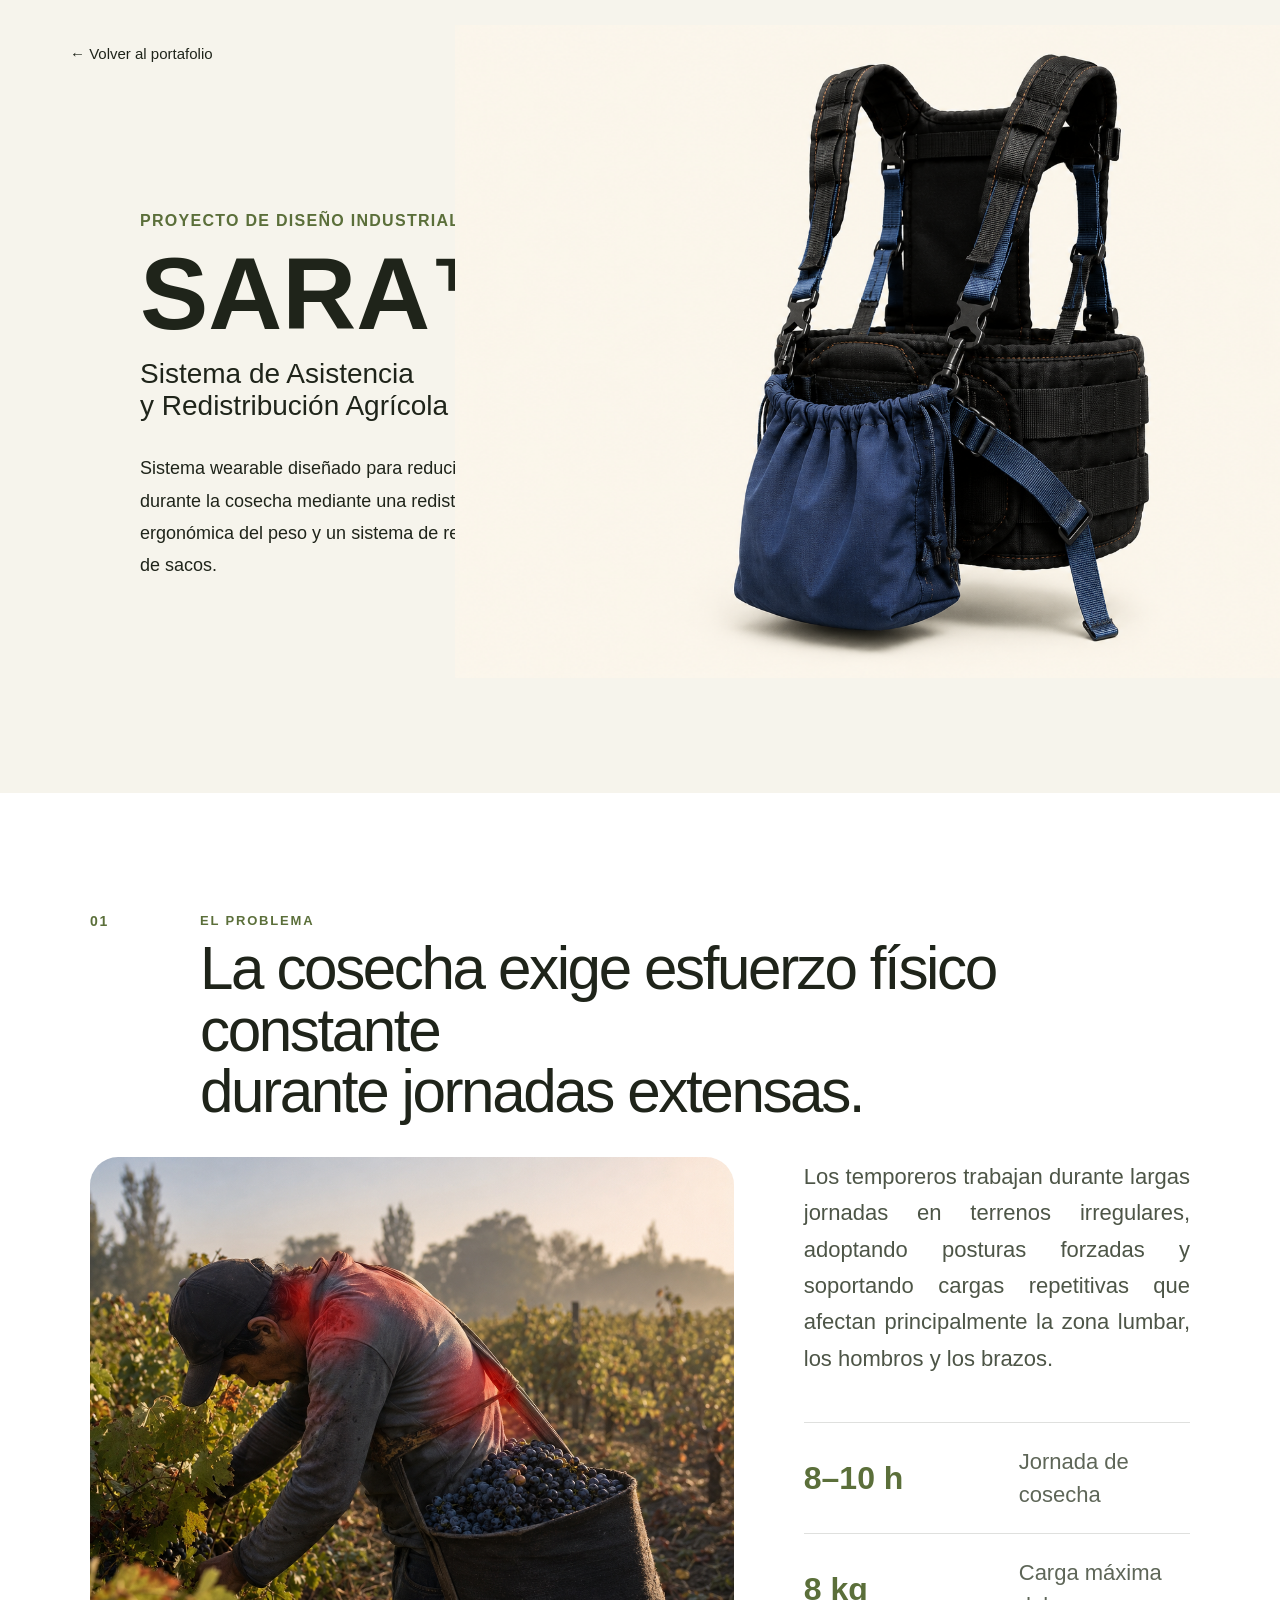
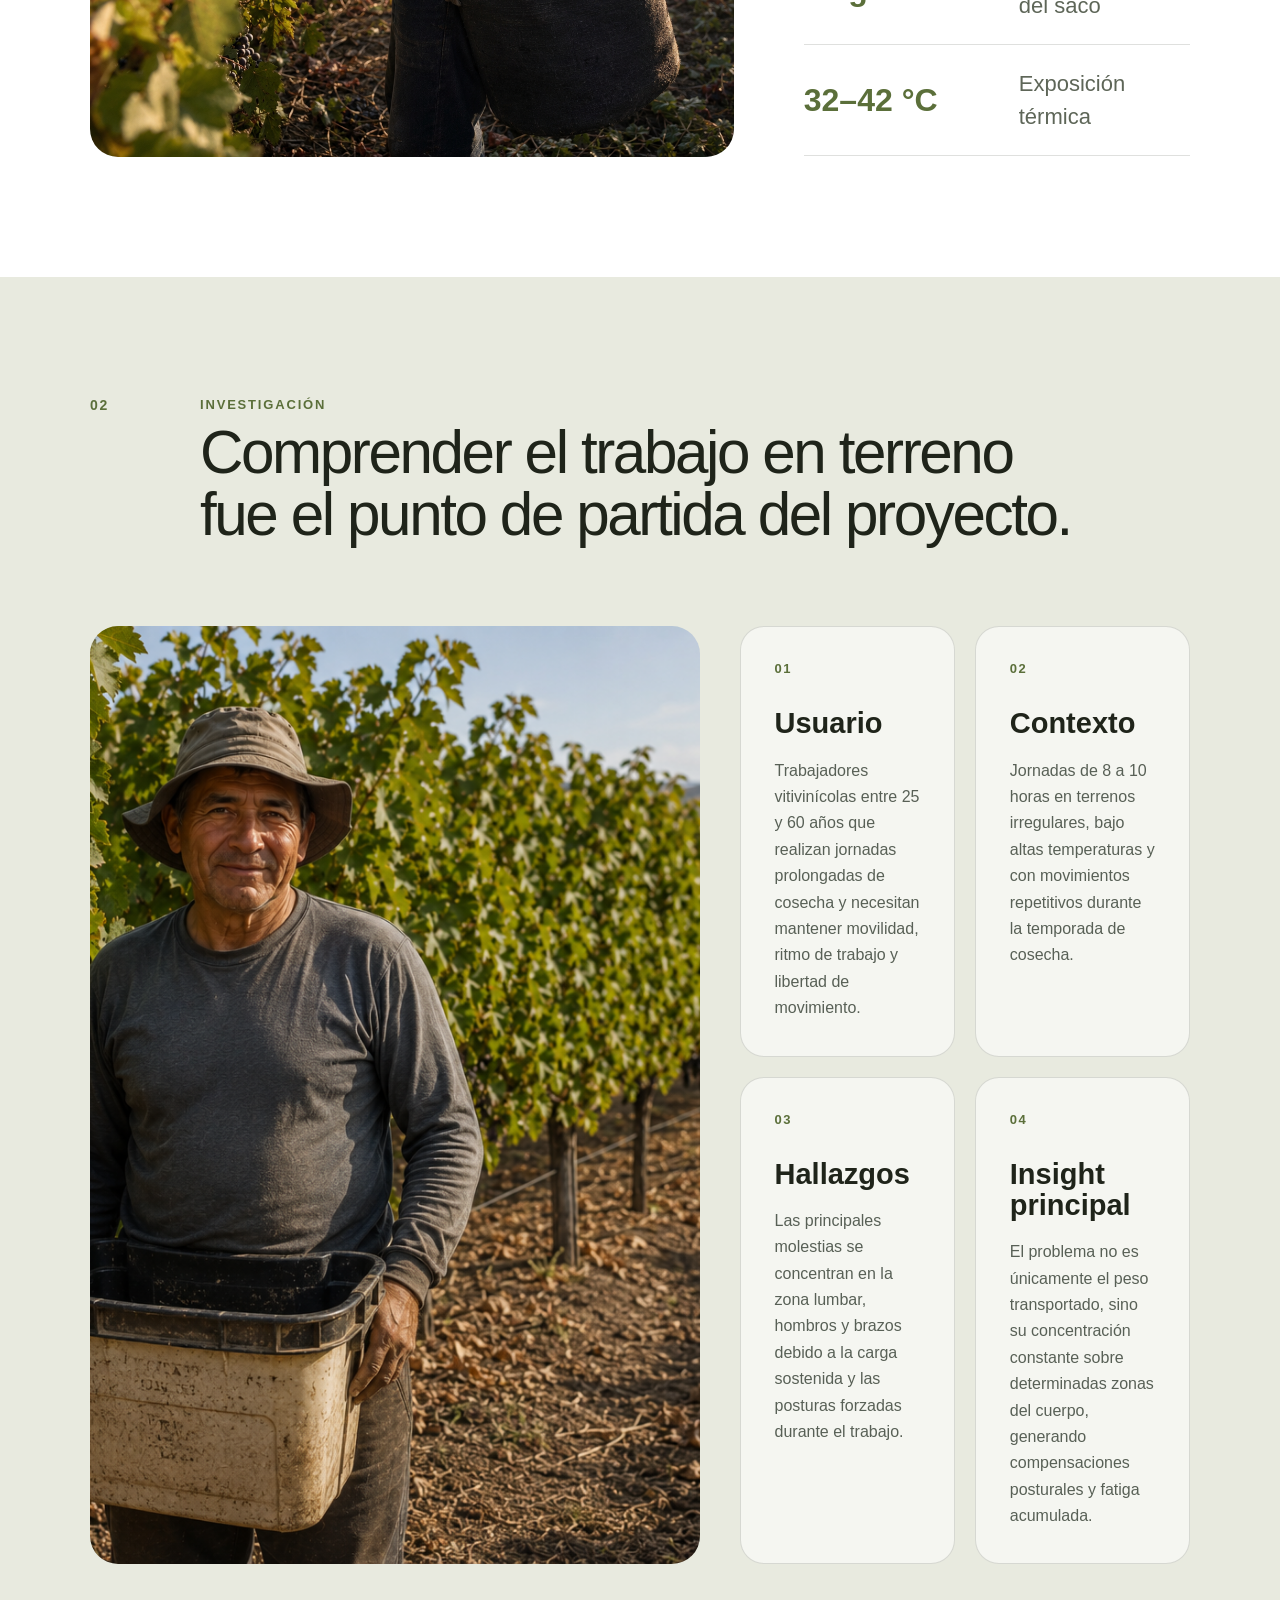
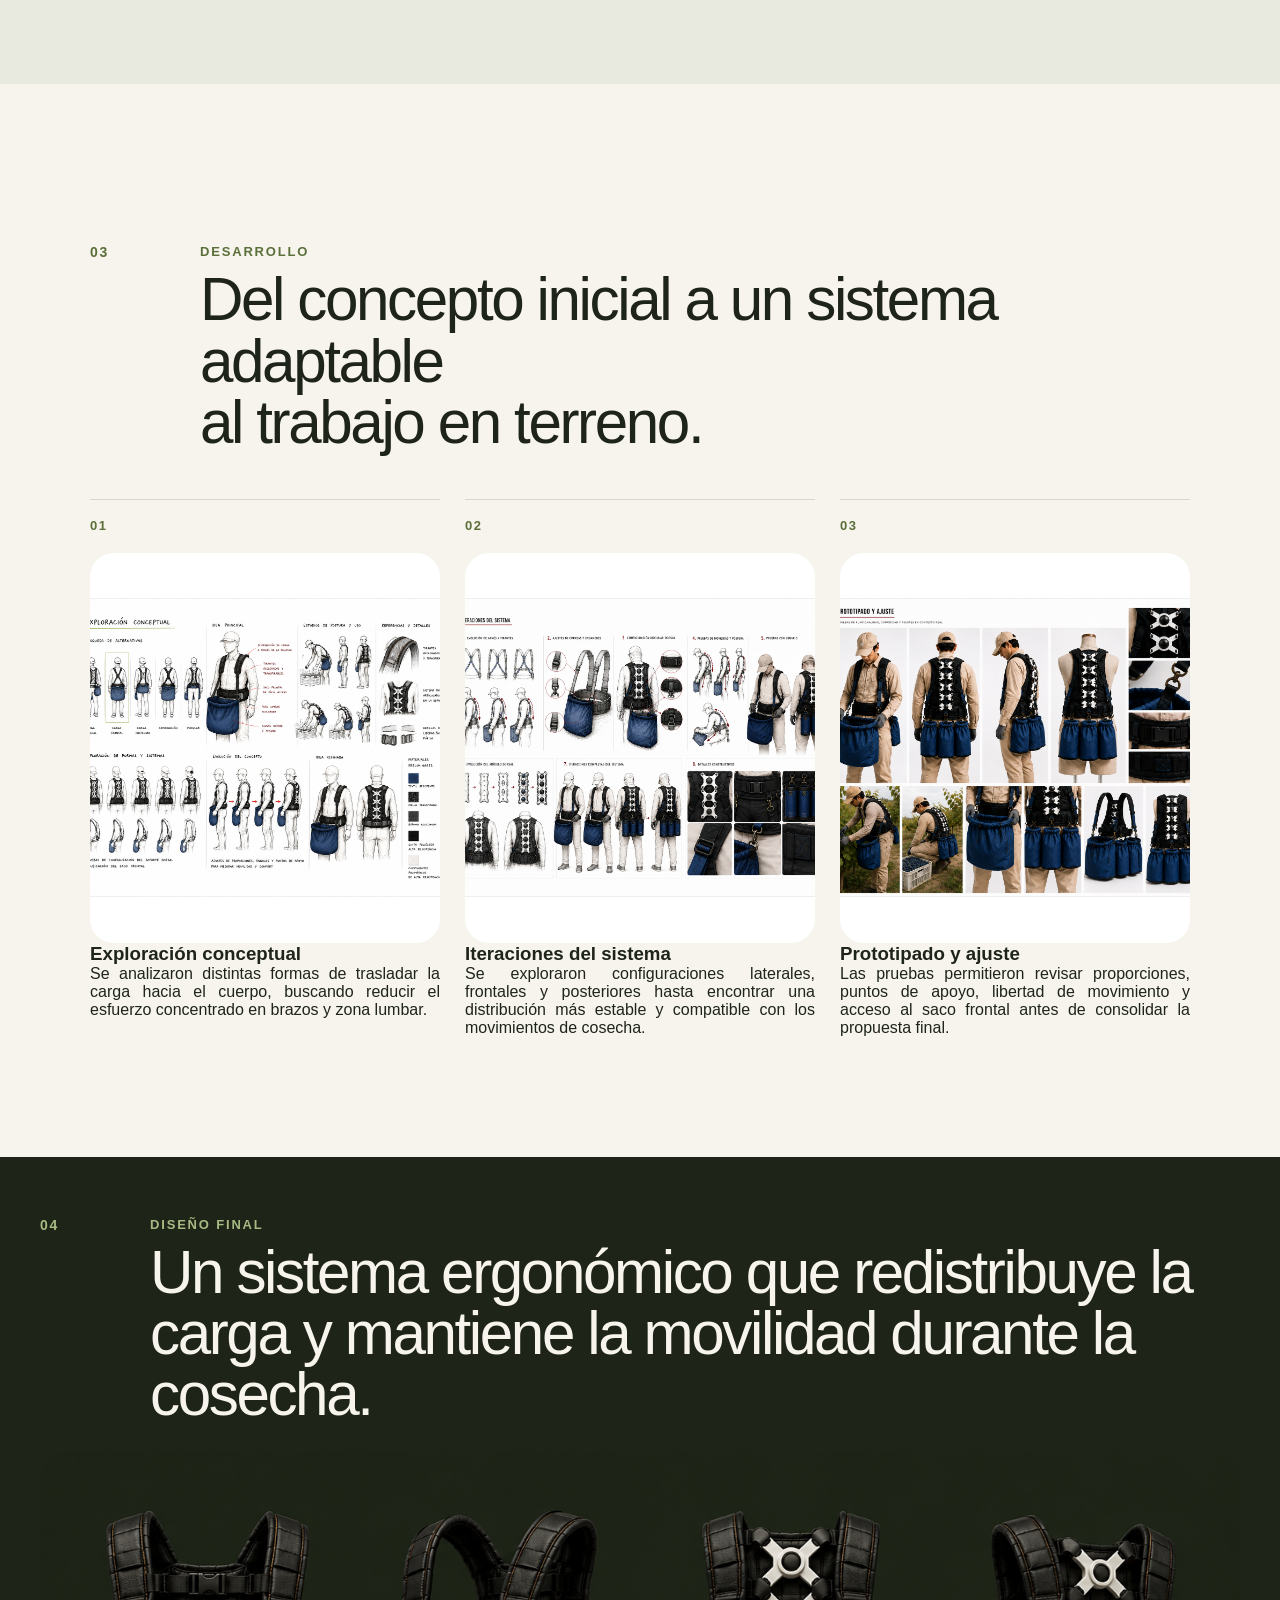
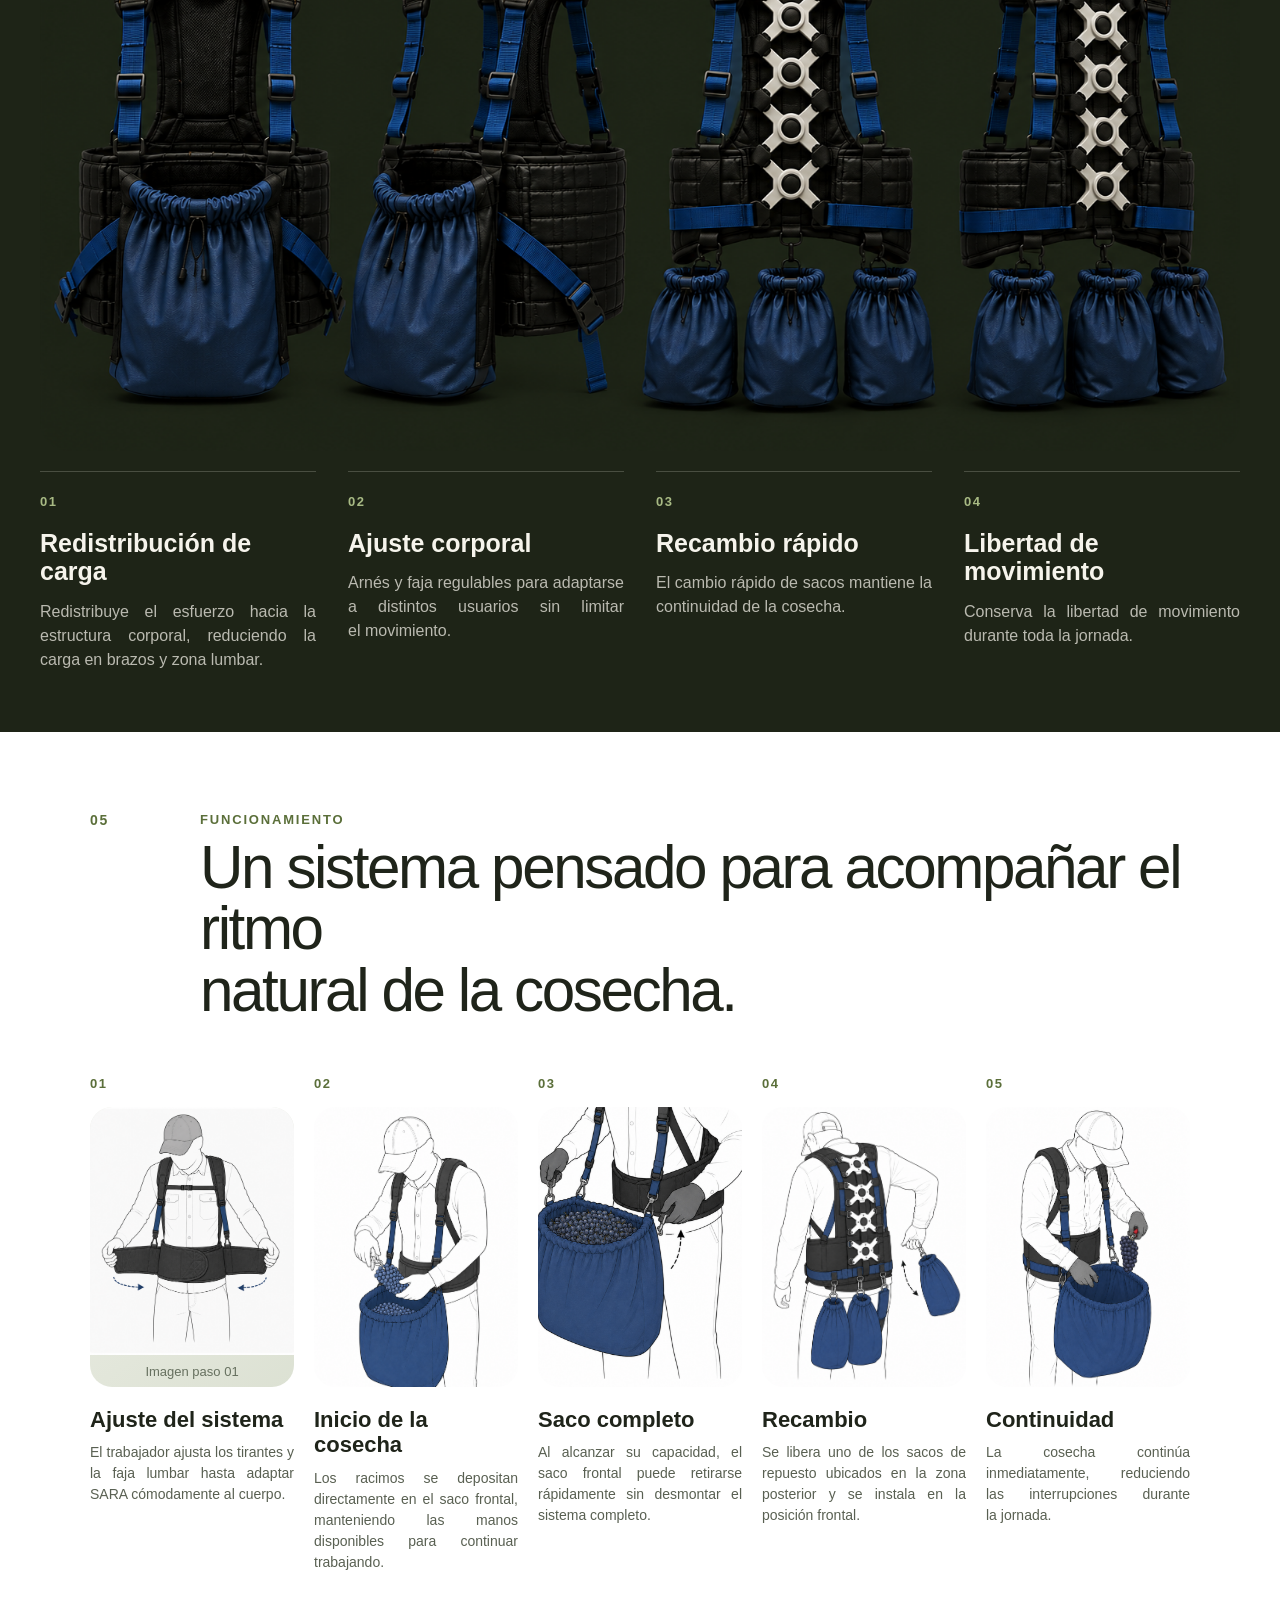
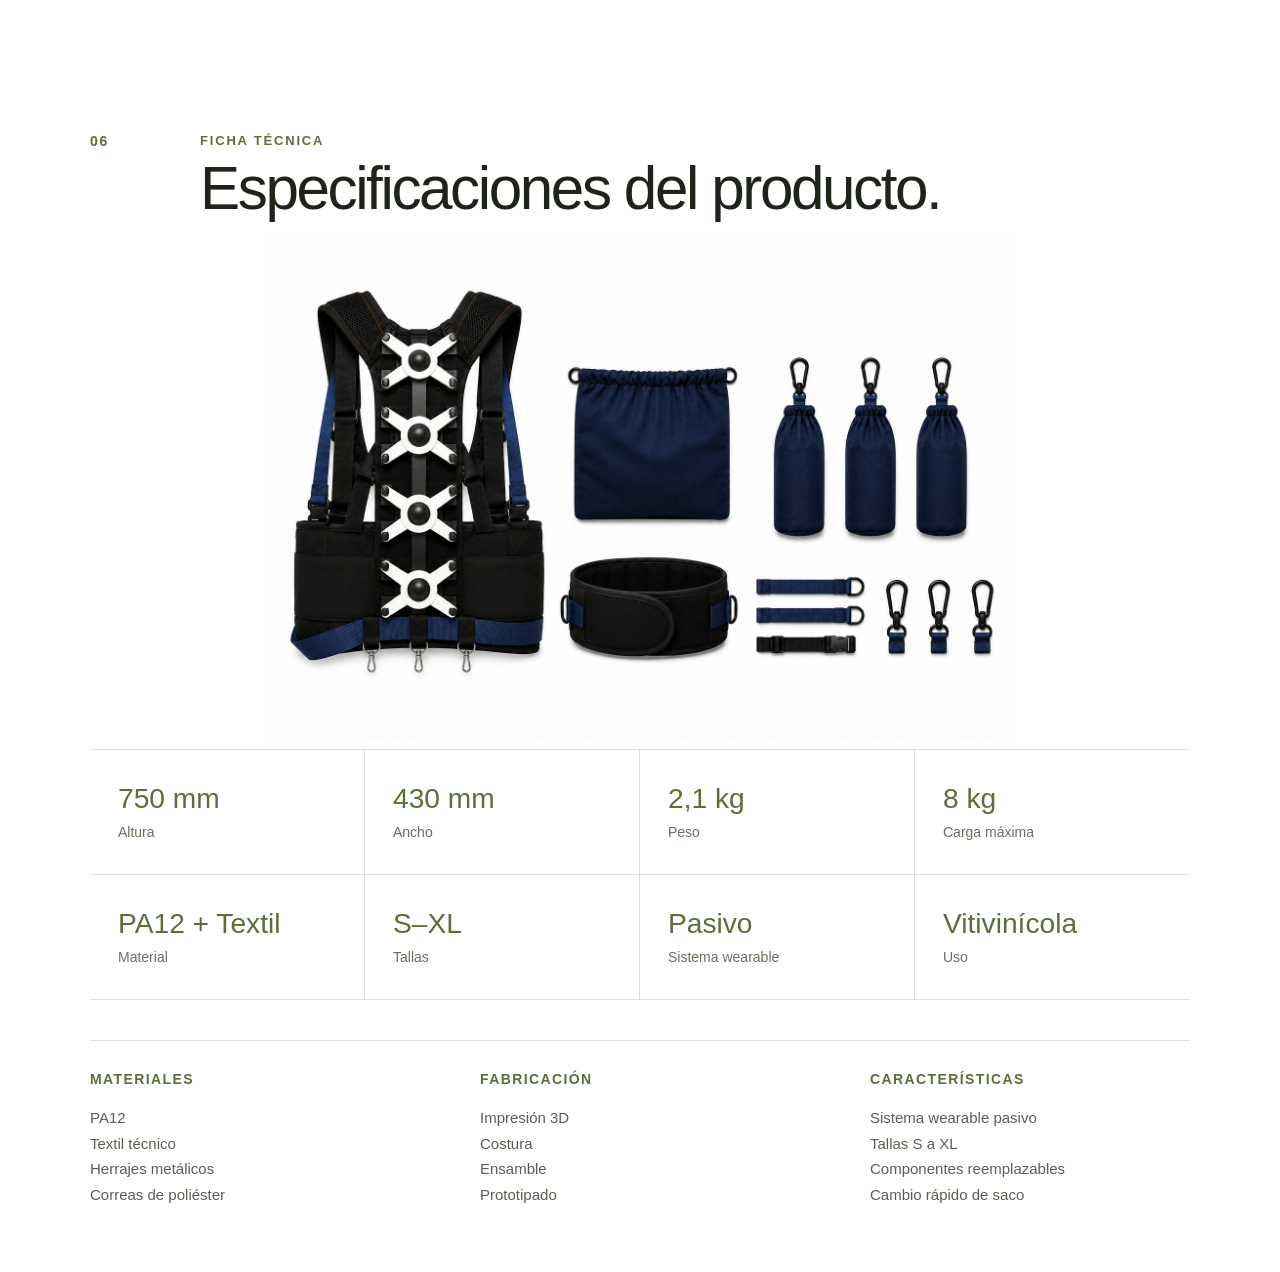
==== pages/proyecto-sara.html @ 7b201994 "Actualizar Portfolio" ====
<!DOCTYPE html>
<html lang="es">

<head>
    <meta charset="UTF-8">
    <meta name="viewport" content="width=device-width, initial-scale=1.0">

    <title>SARA | Anaís Silva</title>

    <link rel="stylesheet" href="/css/projects/project-base.css">
    <link rel="stylesheet" href="/css/projects/sara.css">
</head>

<body>

    <!-- HERO -->
    <section class="hero">

        <a href="/index.html#portafolio" class="back-button">
            ← Volver al portafolio
        </a>

        <div class="hero-content">

            <span class="hero-category">
                Proyecto de Diseño Industrial
            </span>

            <h1>SARA™</h1>

            <h2>
                Sistema de Asistencia<br>
                y Redistribución Agrícola
            </h2>

            <p>
                Sistema wearable diseñado para reducir la carga física durante la
                cosecha mediante una redistribución ergonómica del peso y un sistema
                de recambio rápido de sacos.
            </p>

        </div>

        <div class="hero-image">

            <img
                src="/img/sara-hero.png"
                alt="Sistema SARA"
            >

        </div>

    </section>


    <!-- 01 · PROBLEMA -->
    <section class="problem-section">

        <div class="problem-heading">

            <span class="section-number">01</span>

            <div>
                <p class="section-label">El problema</p>

                <h2>
                    La cosecha exige esfuerzo físico constante<br>
                    durante jornadas extensas.
                </h2>
            </div>

        </div>

        <div class="problem-grid">

            <div class="problem-image">

                <img
                    src="/img/sara-problema.png"
                    alt="Trabajador realizando cosecha de uva"
                >

            </div>

            <div class="problem-content">

                <p class="problem-intro">
                    Los temporeros trabajan durante largas jornadas en terrenos
                    irregulares, adoptando posturas forzadas y soportando cargas
                    repetitivas que afectan principalmente la zona lumbar,
                    los hombros y los brazos.
                </p>

                <div class="problem-data">

                    <article>
                        <strong>8–10 h</strong>
                        <span>Jornada de cosecha</span>
                    </article>

                    <article>
                        <strong>8 kg</strong>
                        <span>Carga máxima del saco</span>
                    </article>

                    <article>
                        <strong>32–42 °C</strong>
                        <span>Exposición térmica</span>
                    </article>

                </div>

            </div>

        </div>

    </section>


    <!-- 02 · INVESTIGACIÓN -->
    <section class="research-section">

        <div class="research-heading">

            <span class="section-number">02</span>

            <div>

                <p class="section-label">
                    Investigación
                </p>

                <h2>
                    Comprender el trabajo en terreno<br>
                    fue el punto de partida del proyecto.
                </h2>

            </div>

        </div>

        <div class="research-grid">

            <!-- Imagen principal -->
            <div class="research-image">

                <img
                    src="/img/investigacion-trabajador.png"
                    alt="Investigación del contexto de cosecha vitivinícola"
                >

            </div>


            <!-- 4 TARJETAS -->
            <div class="research-findings">

                <article class="finding-card">

                    <span>01</span>

                    <h3>Usuario</h3>

                    <p>
                        Trabajadores vitivinícolas entre 25 y 60 años que realizan
                        jornadas prolongadas de cosecha y necesitan mantener movilidad,
                        ritmo de trabajo y libertad de movimiento.
                    </p>

                </article>


                <article class="finding-card">

                    <span>02</span>

                    <h3>Contexto</h3>

                    <p>
                        Jornadas de 8 a 10 horas en terrenos irregulares, bajo altas
                        temperaturas y con movimientos repetitivos durante la temporada
                        de cosecha.
                    </p>

                </article>


                <article class="finding-card">

                    <span>03</span>

                    <h3>Hallazgos</h3>

                    <p>
                        Las principales molestias se concentran en la zona lumbar,
                        hombros y brazos debido a la carga sostenida y las posturas
                        forzadas durante el trabajo.
                    </p>

                </article>


                <article class="finding-card">

                    <span>04</span>

                    <h3>Insight principal</h3>

                    <p>
                        El problema no es únicamente el peso transportado, sino su
                        concentración constante sobre determinadas zonas del cuerpo,
                        generando compensaciones posturales y fatiga acumulada.
                    </p>

                </article>

            </div>

        </div>

    </section>


    <!-- 03 · DESARROLLO -->
    <section class="process-section">

        <div class="process-heading">

            <span class="section-number">03</span>

            <div>

                <p class="section-label">
                    Desarrollo
                </p>

                <h2>
                    Del concepto inicial a un sistema adaptable<br>
                    al trabajo en terreno.
                </h2>

            </div>

        </div>


        <div class="process-timeline">

            <article class="process-step">

                <span class="process-step-number">
                    01
                </span>

                <div class="process-placeholder">
                    <img src="/img/expl-01.png" alt="Paso 01">
                    <span>Imagen de exploración</span>
                </div>

                <h3>
                    Exploración conceptual
                </h3>

                <p>
                    Se analizaron distintas formas de trasladar la carga hacia el
                    cuerpo, buscando reducir el esfuerzo concentrado en brazos
                    y zona lumbar.
                </p>

            </article>


            <article class="process-step">

                <span class="process-step-number">
                    02
                </span>

                <div class="process-placeholder">
                    <img src="/img/iter-02.png" alt="Paso 01">
                    <span>Imagen de iteración</span>
                </div>

                <h3>
                    Iteraciones del sistema
                </h3>

                <p>
                    Se exploraron configuraciones laterales, frontales y posteriores
                    hasta encontrar una distribución más estable y compatible con
                    los movimientos de cosecha.
                </p>

            </article>


            <article class="process-step">

                <span class="process-step-number">
                    03
                </span>

                <div class="process-placeholder">
                    <img src="/img/prot-03.png" alt="Paso 01">
                    <span>Imagen de prototipo</span>
                </div>

                <h3>
                    Prototipado y ajuste
                </h3>

                <p>
                    Las pruebas permitieron revisar proporciones, puntos de apoyo,
                    libertad de movimiento y acceso al saco frontal antes de
                    consolidar la propuesta final.
                </p>

            </article>

        </div>

    </section>

    <!-- 04 · SOLUCIÓN -->
<section class="solution-section">

    <div class="solution-heading">

        <span class="section-number">04</span>

        <div>
            <p class="section-label">Diseño final</p>

           <h2>
    <span>Un sistema ergonómico que redistribuye la carga</span>
    <span>y mantiene la movilidad durante la cosecha.</span>
</h2>
        </div>

    </div>

   <div class="solution-hero">

    <div class="solution-image">
        <img src="/img/h-r.png" alt="Render principal de SARA">
    </div>

</div>
    

    <div class="solution-details">

        <article>
            <span>01</span>
            <h3>Redistribución de carga</h3>
            <p>
                Redistribuye el esfuerzo hacia la estructura corporal, reduciendo la carga en brazos y zona lumbar.
            </p>
        </article>

        <article>
            <span>02</span>
            <h3>Ajuste corporal</h3>
            <p>
                Arnés y faja regulables para adaptarse a distintos usuarios sin limitar el movimiento.
            </p>
        </article>

        <article>
            <span>03</span>
            <h3>Recambio rápido</h3>
            <p>
                El cambio rápido de sacos mantiene la continuidad de la cosecha.
            </p>
        </article>

        <article>

    <span>04</span>

    <h3>Libertad de movimiento</h3>

    <p>
        Conserva la libertad de movimiento durante toda la jornada.
    </p>

</article>

    </div>

</section>

<!-- 05 · FUNCIONAMIENTO -->
<section class="function-section">

    <div class="function-heading">

        <span class="section-number">05</span>

        <div>
            <p class="section-label">Funcionamiento</p>

            <h2>
                Un sistema pensado para acompañar el ritmo<br>
                natural de la cosecha.
            </h2>
        </div>

    </div>

    <div class="function-grid">

        <article class="function-step">
            <span>01</span>

            <div class="function-placeholder">
                <img src="/img/P-01.png" alt="Paso 01">
                Imagen paso 01
            </div>

            <h3>Ajuste del sistema</h3>

            <p>
                El trabajador ajusta los tirantes y la faja lumbar
                hasta adaptar SARA cómodamente al cuerpo.
            </p>
        </article>

        <article class="function-step">
            <span>02</span>

            <div class="function-placeholder">
                <img src="/img/P-02.png" alt="Paso 02">
                Imagen paso 02
            </div>

            <h3>Inicio de la cosecha</h3>

            <p>
                Los racimos se depositan directamente en el saco frontal,
                manteniendo las manos disponibles para continuar trabajando.
            </p>
        </article>

        <article class="function-step">
            <span>03</span>

            <div class="function-placeholder">
    <img class="paso-03-img" src="/img/P-3.png" alt="Paso 03">
</div>

            <h3>Saco completo</h3>

            <p>
                Al alcanzar su capacidad, el saco frontal puede retirarse
                rápidamente sin desmontar el sistema completo.
            </p>
        </article>

        <article class="function-step">
            <span>04</span>

            <div class="function-placeholder">
                <img src="/img/P-04.png" alt="Paso 04">
            </div>

            <h3>Recambio</h3>

            <p>
                Se libera uno de los sacos de repuesto ubicados en la zona
                posterior y se instala en la posición frontal.
            </p>
        </article>

        <article class="function-step">
            <span>05</span>

            <div class="function-placeholder">
                <img src="/img/P-05.png" alt="Paso 05">
                Imagen paso 05
            </div>

            <h3>Continuidad</h3>

            <p>
                La cosecha continúa inmediatamente, reduciendo las
                interrupciones durante la jornada.
            </p>
        </article>

    </div>

</section>

<!-- 06 · FICHA TÉCNICA -->
<section class="specs-section">

    <div class="specs-heading">

        <span class="section-number">06</span>

        <div>
            <p class="section-label">Ficha técnica</p>

            <h2>
                Especificaciones del producto.
            </h2>
        </div>

    </div>

    <!-- RENDER PRINCIPAL -->
    <div class="specs-render">

        <img
            src="/img/sara-ficha.png"
            alt="Vista isométrica del sistema SARA"
        >

    </div>

    <!-- DATOS DEL PRODUCTO -->
    <div class="specs-metrics">

        <div class="spec-metric">
            <strong>750 mm</strong>
            <span>Altura</span>
        </div>

        <div class="spec-metric">
            <strong>430 mm</strong>
            <span>Ancho</span>
        </div>

        <div class="spec-metric">
            <strong>2,1 kg</strong>
            <span>Peso</span>
        </div>

        <div class="spec-metric">
            <strong>8 kg</strong>
            <span>Carga máxima</span>
        </div>

        <div class="spec-metric">
            <strong>PA12 + Textil</strong>
            <span>Material</span>
        </div>

        <div class="spec-metric">
            <strong>S–XL</strong>
            <span>Tallas</span>
        </div>

        <div class="spec-metric">
            <strong>Pasivo</strong>
            <span>Sistema wearable</span>
        </div>

        <div class="spec-metric">
            <strong>Vitivinícola</strong>
            <span>Uso</span>
        </div>

    </div>

    <!-- INFORMACIÓN DEL PROYECTO -->
    <div class="specs-project-info">

    <div>
        <h3>Materiales</h3>
        <p>
            PA12<br>
            Textil técnico<br>
            Herrajes metálicos<br>
            Correas de poliéster
        </p>
    </div>

    <div>
        <h3>Fabricación</h3>
        <p>
            Impresión 3D<br>
            Costura<br>
            Ensamble<br>
            Prototipado
        </p>
    </div>

    <div>
        <h3>Características</h3>
        <p>
            Sistema wearable pasivo<br>
            Tallas S a XL<br>
            Componentes reemplazables<br>
            Cambio rápido de saco
        </p>
    </div>

</div>
---- css/projects/project-base.css ----
section {
    position: relative;
}

.section-number {
    color: var(--project-accent);
    font-size: 14px;
    font-weight: 600;
    letter-spacing: 0.12em;
}

.section-label {
    color: var(--project-accent);
    font-size: 13px;
    font-weight: 600;
    letter-spacing: 0.14em;
    text-transform: uppercase;
}
---- css/projects/sara.css ----
:root {
    --primary: #5B6F3A;
    --secondary: #A8BA84;
    --background: #F6F4EC;
    --text: #1F241A;
    --white: #FFFFFF;

    --project-accent: #5B6F3A;
    --project-accent-light: #A8BA84;
    --project-background-soft: #E8EADF;
    --project-border: rgba(31, 36, 26, 0.14);
}

* {
    margin: 0;
    padding: 0;
    box-sizing: border-box;
}

body {
    font-family: Inter, sans-serif;
    background: var(--background);
    color: var(--text);
}


/* ==============================
   HERO
============================== */

.hero {
    min-height: 80vh;

    display: grid;
    grid-template-columns: 1fr 1fr;

    align-items: center;

    gap: 120px;

    padding: 70px 90px;
}

.hero-content{

    padding-left:50px;

}

.back-button {
    position: absolute;

    top: 45px;
    left: 70px;

    text-decoration: none;

    color: var(--text);

    font-size: 15px;
    font-weight: 500;
}

.hero-category {
    display: inline-block;

    margin-bottom: 18px;

    color: var(--primary);

    font-weight: 600;
    letter-spacing: 0.08em;
    text-transform: uppercase;
}

.hero h1 {
    margin-bottom: 18px;

    font-size: clamp(70px, 8vw, 120px);
    line-height: 0.9;
}

.hero h2 {
    margin-bottom: 30px;

    font-size: clamp(28px, 2vw, 42px);
    line-height: 1.15;
    font-weight: 500;
}

.hero p {
    max-width: 480px;

    font-size: 18px;
    line-height: 1.8;
}

.hero-image{
    display:flex;
    justify-content:center;
    align-items:flex-start;
    background:var(--background) ;
    transform:translateY(-45px);
}

.hero-image img {
    width: 200%;
    max-width: 1000px;
    height: auto;
}


/* ==============================
   01 · PROBLEMA
============================== */

.problem-section {
    padding: 120px 90px;

    background: var(--white);
}

.problem-heading{

    display:grid;

    grid-template-columns:70px 1fr;

    gap:40px;

    align-items:start;

}

.problem-heading h2 {
    max-width: none;
    margin-top: 10px;

    font-size: clamp(42px, 4.7vw, 68px);
    font-weight: 500;
    line-height: 1.02;
    letter-spacing: -0.04em;
}

.problem-heading h2 span {
    display: block;
    white-space: nowrap;
}
.problem-grid {
    display: grid;
    grid-template-columns:
        minmax(0, 1.25fr)
        minmax(360px, 0.75fr);

    gap: 70px;

    align-items: center;

    margin-top: 35px;
}

.problem-image {
    height: 600px;

    overflow: hidden;

    border-radius: 28px;

    background: var(--project-background-soft);
}

.problem-image img {
    width: 100%;
    height: 100%;

    display: block;

    object-fit: cover;
}

.problem-content{

    display:flex;

    flex-direction:column;

    justify-content:center;

    gap:45px;

}

.problem-intro {
    color: #4D5547;
 text-align: justify;
    font-size: 22px;
    line-height: 1.65;
}

.problem-data {
    display: grid;

    border-top: 1px solid var(--project-border);
}

.problem-data article {
    display: grid;
    grid-template-columns: 190px 1fr;
    gap: 25px;

    align-items: center;

    min-height: 110px;

    padding: 22px 0;

    border-bottom: 1px solid var(--project-border);
}

.problem-data strong {
    color: var(--primary);

    font-size: clamp(30px, 2.5vw, 45px);
    font-weight: 600;
    line-height: 1;

    white-space: nowrap;
}

.problem-data span{

    font-size:22px;

    color:#5E6658;

    line-height:1.5;

}


/* ==============================
   02 · INVESTIGACIÓN
============================== */

.research-section {
    padding: 120px 90px;

    background: var(--project-background-soft);
}

.research-heading {
    display: grid;

    grid-template-columns: 70px 1fr;

    gap: 40px;

    align-items: start;
}

.research-heading h2 {
    max-width: none;

    margin-top: 10px;

    font-size: clamp(42px, 4.7vw, 68px);
    font-weight: 500;
    line-height: 1.03;
    letter-spacing: -0.04em;
}

.research-grid {
    display: grid;
    grid-template-columns:
        minmax(0, 1.15fr)
        minmax(0, 0.85fr);

    gap: 40px;

    align-items: stretch;

    margin-top: 80px;
}


/* IMAGEN IZQUIERDA */

.research-image {
    min-height: 650px;

    overflow: hidden;

    border-radius: 28px;

    background: var(--background);
}

.research-image img {
    width: 100%;
    height: 100%;

    display: block;

    object-fit: cover;
}


/* 4 TARJETAS DERECHA */

.research-findings {
    display: grid;
    grid-template-columns: repeat(2, minmax(0, 1fr));

    gap: 20px;
}

.finding-card {
    min-height: 300px;

    display: flex;
    flex-direction: column;

    padding: 34px;

    border: 1px solid var(--project-border);
    border-radius: 24px;

    background: rgba(255, 255, 255, 0.55);
}

.finding-card > span {
    color: var(--primary);

    font-size: 13px;
    font-weight: 600;
    letter-spacing: 0.12em;
}

.finding-card h3 {
    margin-top: 32px;
    margin-bottom: 18px;

    color: var(--text);

    font-size: 29px;
    font-weight: 600;
    line-height: 1.08;
}

.finding-card p {
    color: #586056;

    font-size: 16px;
    line-height: 1.65;
}

/* ==============================
   03 · DESARROLLO
============================== */

.process-section {
    padding: 160px 90px 120px;

    background: var(--background);
}

.process-heading{

    display:grid;

    grid-template-columns:70px 1fr;

    gap:40px;

    align-items:start;

}

.process-heading h2{

    max-width:none;

    margin-top:10px;

    font-size:clamp(42px, 4.7vw, 68px);
    font-weight:500;
    line-height:1.02;
    letter-spacing:-0.04em;

}


.process-timeline {
    display: grid;
    grid-template-columns: repeat(3, minmax(0, 1fr));

    gap: 25px;

    margin-top: 45px;
}

.process-step {
    position: relative;

    padding-top: 18px;

    border-top: 1px solid var(--project-border);
}

.process-step-number {
    display: block;

    margin-bottom: 20px;

    color: var(--primary);

    font-size: 13px;
    font-weight: 600;
    letter-spacing: 0.12em;
}

.process-step p {
    text-align: justify;
    text-justify: inter-word;
}

.process-placeholder {
    height: 390px;

    display: flex;
    align-items: center;
    justify-content: center;

    overflow: hidden;

    border-radius: 24px;

    background: #FFFFFF;

    color: #6B7462;

    font-size: 14px;
}


/* IMÁGENES DEL PROCESO */

.process-placeholder img {
    width: 108%;
    height: 108%;

    display: block;

    object-fit: contain;
    object-position: center;
}


/* Oculta el texto placeholder cuando ya existe una imagen */

.process-placeholder img + span {
    display: none;
}

/* ==============================
   RESPONSIVE
============================== */

@media (max-width: 1100px) {

    .hero {
        grid-template-columns: 1fr;

        gap: 50px;

        padding: 100px 50px 70px;
    }

    .hero-image img {
        max-width: 600px;
    }

    .problem-section,
    .research-section,
    .process-section {
        padding: 120px 50px 100px;
    }

    .problem-grid,
    .research-grid {
        grid-template-columns: 1fr;
    }

    .research-image {
        min-height: 520px;
    }

    .process-timeline {
        grid-template-columns: 1fr;
    }
}


@media (max-width: 700px) {

    .hero {
        padding: 110px 24px 60px;
    }

    .back-button {
        top: 28px;
        left: 24px;
    }

    .problem-section,
    .research-section,
    .process-section {
        padding: 100px 24px 80px;
    }

    .problem-heading,
    .research-heading,
    .process-heading {
        grid-template-columns: 1fr;

        gap: 12px;
    }

    .problem-grid,
    .research-grid {
        margin-top: 50px;
    }

    .research-findings {
        grid-template-columns: 1fr;
    }

    .problem-image,
    .research-image {
        min-height: 420px;
        height: 420px;
    }

    .problem-data article {
        grid-template-columns: 100px 1fr;
    }

    .process-placeholder {
        height: 320px;
    }
}

/* ==============================
   04 · SOLUCIÓN
============================== */

.solution-section {
    padding: 60px 40px;
    background: #1e2417;
    color: #F6F4EC;
}

.solution-heading {
    display: grid;
    grid-template-columns: 70px minmax(0, 2000px);

    gap: 40px;

    align-items: start;
}

.solution-section .section-number,
.solution-section .section-label {
    color: var(--secondary);
}

.solution-heading h2 {
    max-width: none;

    margin-top: 10px;

    font-size: clamp(42px, 4.7vw, 75px);
    font-weight: 500;
    line-height: 1.02;
    letter-spacing: -0.04em;
}

/* ==============================
   IMAGEN PRINCIPAL
============================== */

.solution-hero {
    margin-top: 25px;
}

.solution-image {
    height: 600px;

    display: flex;
    justify-content: center;
    align-items: center;

    overflow: hidden;

    border-radius: 30px;

    background: #24301C;
}

.solution-image img {
    width: 100%;
    height: 100%;

    object-fit: cover;
    object-position: center;

    display: block;
}

/* ==============================
   CARACTERÍSTICAS
============================== */

.solution-details {
    display: grid;
    grid-template-columns: repeat(4, minmax(0, 1fr));

    gap: 32px;

    margin-top: 20px;
}

.solution-details article {
    padding-top: 22px;

    border-top: 1px solid rgba(246, 244, 236, 0.20);
}

.solution-details article > span {
    display: block;

    margin-bottom: 20px;

    color: var(--secondary);

    font-size: 13px;
    font-weight: 600;
    letter-spacing: 0.12em;
}

.solution-details h3 {
    margin-bottom: 14px;

    font-size: 25px;
    font-weight: 600;
    line-height: 1.15;

    color: #F6F4EC;
}

.solution-details p {
    color: rgba(246, 244, 236, 0.72);

    font-size: 16px;
    line-height: 1.5;

    text-align: justify;
    text-wrap: pretty;
}

/* ==============================
   RESPONSIVE
============================== */

@media (max-width: 1100px) {

    .solution-section {
        padding: 60px 30px;
    }

    .solution-details {
        grid-template-columns: repeat(2, 1fr);
    }

    .solution-image {
        height: 460px;
    }
}

@media (max-width: 700px) {

    .solution-section {
        padding: 50px 20px;
    }

    .solution-heading {
        grid-template-columns: 1fr;
        gap: 12px;
    }

    .solution-image {
        height: 340px;
        border-radius: 20px;
    }

    .solution-details {
        grid-template-columns: 1fr;
        gap: 24px;
    }

}

/* ==============================
   05 · FUNCIONAMIENTO
============================== */

.function-section {
    padding: 80px 90px;

    background: var(--white);
}


/* TÍTULO */

.function-heading {
    display: grid;
    grid-template-columns: 70px minmax(0, 1500px);

    gap: 40px;

    align-items: start;
}

.function-heading h2 {
    max-width: none;

    margin-top: 10px;

    font-size: clamp(42px, 4.7vw, 65px);
    font-weight: 500;
    line-height: 1.02;
    letter-spacing: -0.04em;
}


/* 5 PASOS */

.function-grid {
    display: grid;
    grid-template-columns: repeat(5, minmax(0, 1fr));

    gap: 20px;

    margin-top: 55px;
}

.function-step {
    display: flex;
    flex-direction: column;

    min-width: 0;
}


/* NÚMERO */

.function-step > span {
    display: block;

    margin-bottom: 16px;

    color: var(--primary);

    font-size: 13px;
    font-weight: 600;
    letter-spacing: 0.12em;
}


/* IMAGEN */

.function-placeholder {
    height: 280px;

    display: grid;
    place-items: center;

    overflow: hidden;

    border-radius: 22px;

    background:
        linear-gradient(
            145deg,
            #EEF0E8,
            #DCE1D3
        );

    color: #66705F;

    font-size: 13px;
}

.function-placeholder img {
    width: 100%;
    height: 100%;

    object-fit: cover;

    display: block;
}


/* TÍTULO DE CADA PASO */

.function-step h3 {
    margin: 20px 0 10px;

    font-size: 22px;
    font-weight: 600;
    line-height: 1.15;
}


/* DESCRIPCIÓN */

.function-step p {
    margin: 0;

    color: #596052;

    font-size: 14px;
    line-height: 1.5;

    text-align: justify;
    text-wrap: pretty;
}


/* ==============================
   RESPONSIVE FUNCIONAMIENTO
============================== */

@media (max-width: 1200px) {

    .function-section {
        padding: 80px 50px;
    }

    .function-grid {
        grid-template-columns: repeat(2, minmax(0, 1fr));

        gap: 35px 22px;
    }

    .function-placeholder {
        height: 340px;
    }

}


@media (max-width: 700px) {

    .function-section {
        padding: 70px 24px;
    }

    .function-heading {
        grid-template-columns: 1fr;

        gap: 12px;
    }

    .function-heading h2 {
        margin-top: 6px;

        font-size: clamp(38px, 11vw, 56px);
    }

    .function-grid {
        grid-template-columns: 1fr;

        margin-top: 45px;

        gap: 40px;
    }

    .function-placeholder {
        height: 360px;
    }

}

/* ==============================
   06 · FICHA TÉCNICA
============================== */

.specs-section {
    padding: 80px 90px 65px;

    background: #FFFFFF;
    color: var(--text);
}


/* ==============================
   ENCABEZADO
============================== */

.specs-heading {
    display: grid;
    grid-template-columns: 70px minmax(0, 1500px);

    gap: 40px;

    align-items: start;
}

.specs-heading h2 {
    max-width: none;

    margin-top: 10px;

    font-size: clamp(42px, 4.7vw, 68px);
    font-weight: 500;

    line-height: 1.02;
    letter-spacing: -0.04em;
}


/* ==============================
   RENDER / DESPIECE
============================== */

.specs-render {
    height: 500px;

    display: flex;
    align-items: center;
    justify-content: center;

    margin-top: 20px;

    overflow: hidden;
}

.specs-render img {
    width: 100%;
    height: 100%;

    max-width: 1250px;

    display: block;

    object-fit: contain;
    object-position: center;
}


/* ==============================
   MÉTRICAS
============================== */

.specs-metrics {
    display: grid;
    grid-template-columns: repeat(4, minmax(0, 1fr));

    margin-top: 10px;

    border-top: 1px solid var(--project-border);
}

.spec-metric {
    min-height: 125px;

    display: flex;
    flex-direction: column;
    justify-content: center;

    padding: 22px 28px;

    border-bottom: 1px solid var(--project-border);
}


/* líneas verticales */

.spec-metric:nth-child(1),
.spec-metric:nth-child(2),
.spec-metric:nth-child(3),
.spec-metric:nth-child(5),
.spec-metric:nth-child(6),
.spec-metric:nth-child(7) {
    border-right: 1px solid var(--project-border);
}


/* valor principal */

.spec-metric strong {
    color: var(--primary);

    font-size: clamp(28px, 2.2vw, 38px);
    font-weight: 500;

    line-height: 1.05;
}


/* nombre de la métrica */

.spec-metric span {
    margin-top: 10px;

    color: #66705F;

    font-size: 14px;
    font-weight: 500;
}


/* ==============================
   INFORMACIÓN DEL PRODUCTO
============================== */

.specs-project-info {
    display: grid;
    grid-template-columns: repeat(3, minmax(0, 1fr));

    gap: 70px;

    margin-top: 40px;
    padding-top: 30px;

    border-top: 1px solid var(--project-border);
}

.specs-project-info h3 {
    margin: 0 0 18px;

    color: var(--primary);

    font-size: 14px;
    font-weight: 600;

    letter-spacing: 0.10em;
    text-transform: uppercase;
}

.specs-project-info p {
    margin: 0;

    color: #596052;

    font-size: 15px;
    line-height: 1.7;
}


/* ==============================
   RESPONSIVE
============================== */

@media (max-width: 1100px) {

    .specs-section {
        padding: 80px 50px 65px;
    }

    .specs-render {
        height: 420px;
    }

    .specs-render img {
        max-width: 1000px;
    }

    .specs-metrics {
        grid-template-columns: repeat(2, minmax(0, 1fr));
    }

    .spec-metric {
        border-right: 0;
    }

    .spec-metric:nth-child(odd) {
        border-right: 1px solid var(--project-border);
    }

    .specs-project-info {
        gap: 40px;
    }

}


@media (max-width: 700px) {

    .specs-section {
        padding: 65px 24px 55px;
    }

    .specs-heading {
        grid-template-columns: 1fr;

        gap: 12px;
    }

    .specs-heading h2 {
        margin-top: 6px;

        font-size: clamp(38px, 11vw, 56px);
    }

    .specs-render {
        height: 300px;

        margin-top: 25px;
    }

    .specs-render img {
        max-width: 100%;
    }

    .specs-metrics {
        grid-template-columns: 1fr;

        margin-top: 10px;
    }

    .spec-metric,
    .spec-metric:nth-child(odd) {
        border-right: 0;
    }

    .specs-project-info {
        grid-template-columns: 1fr;

        gap: 32px;

        margin-top: 35px;
        padding-top: 28px;
    }

}


/* ==============================
   HERO
============================== */

.hero {
    overflow: hidden;
}
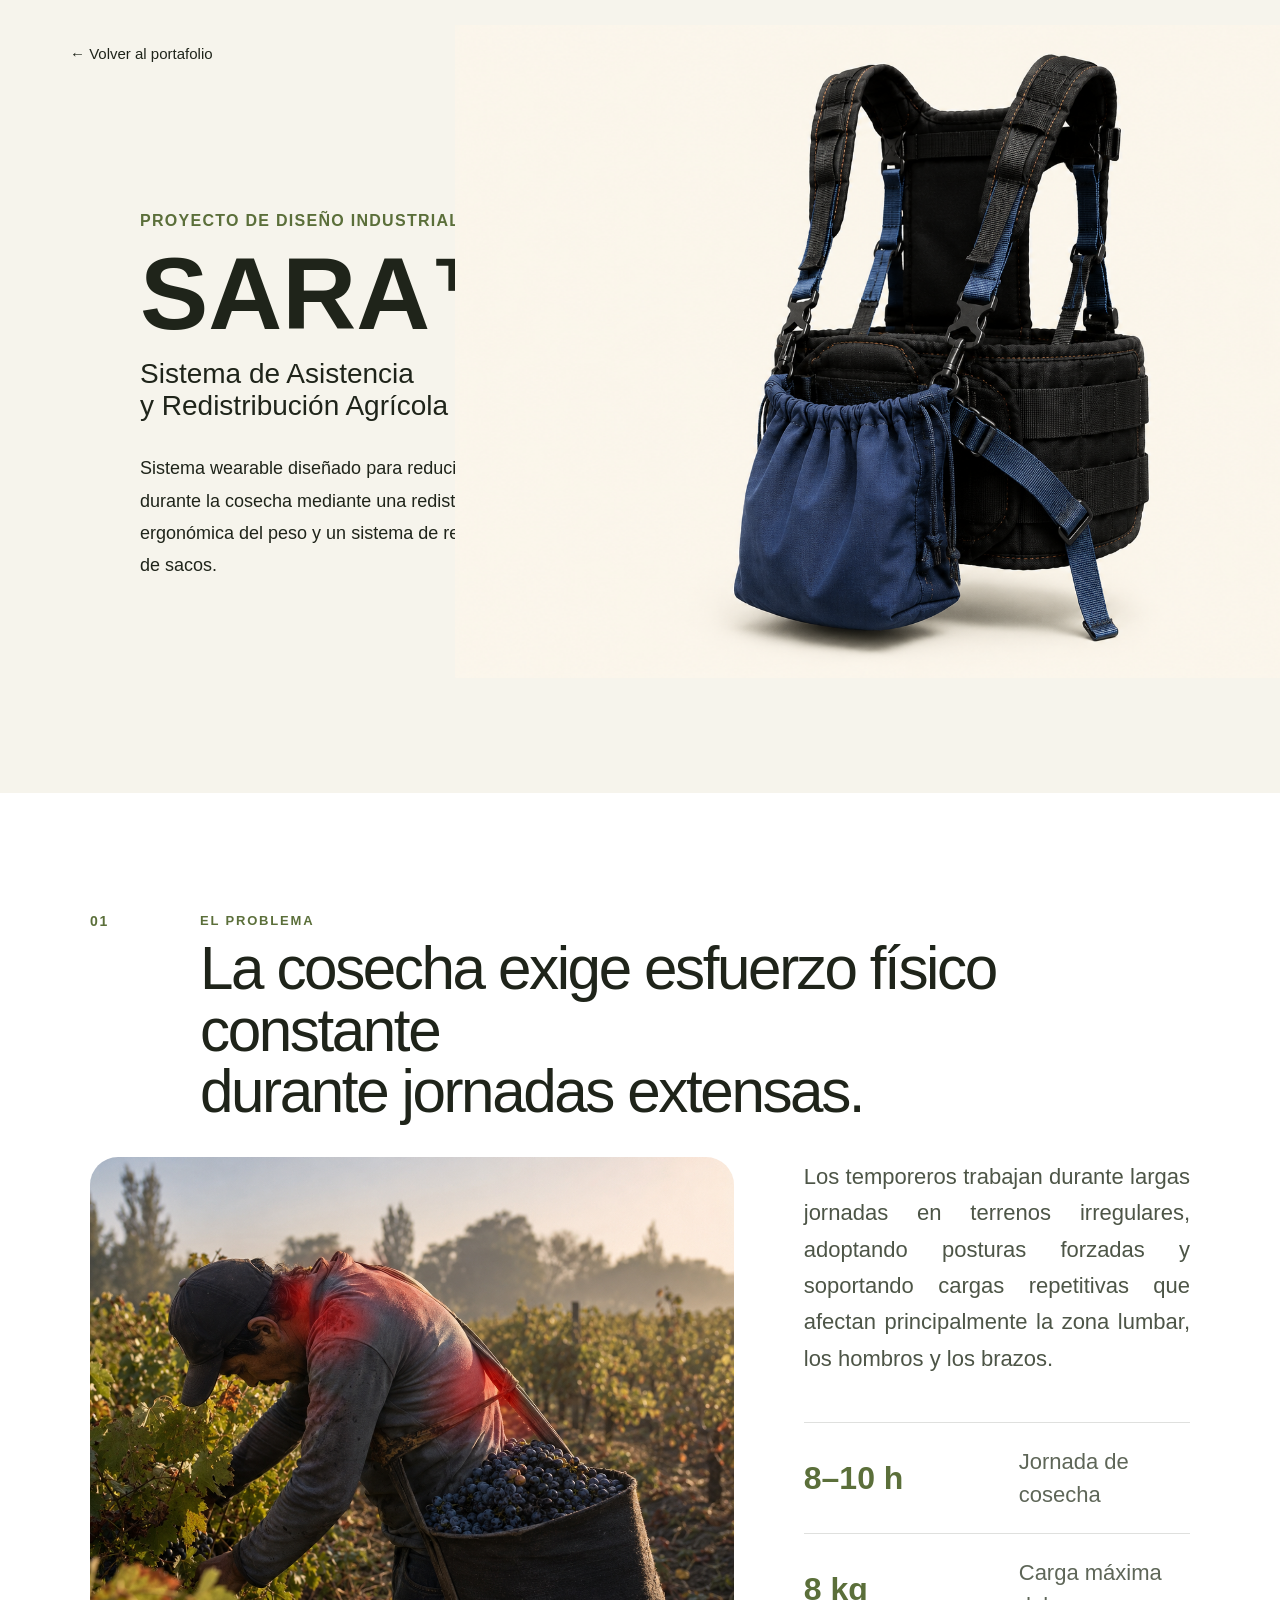
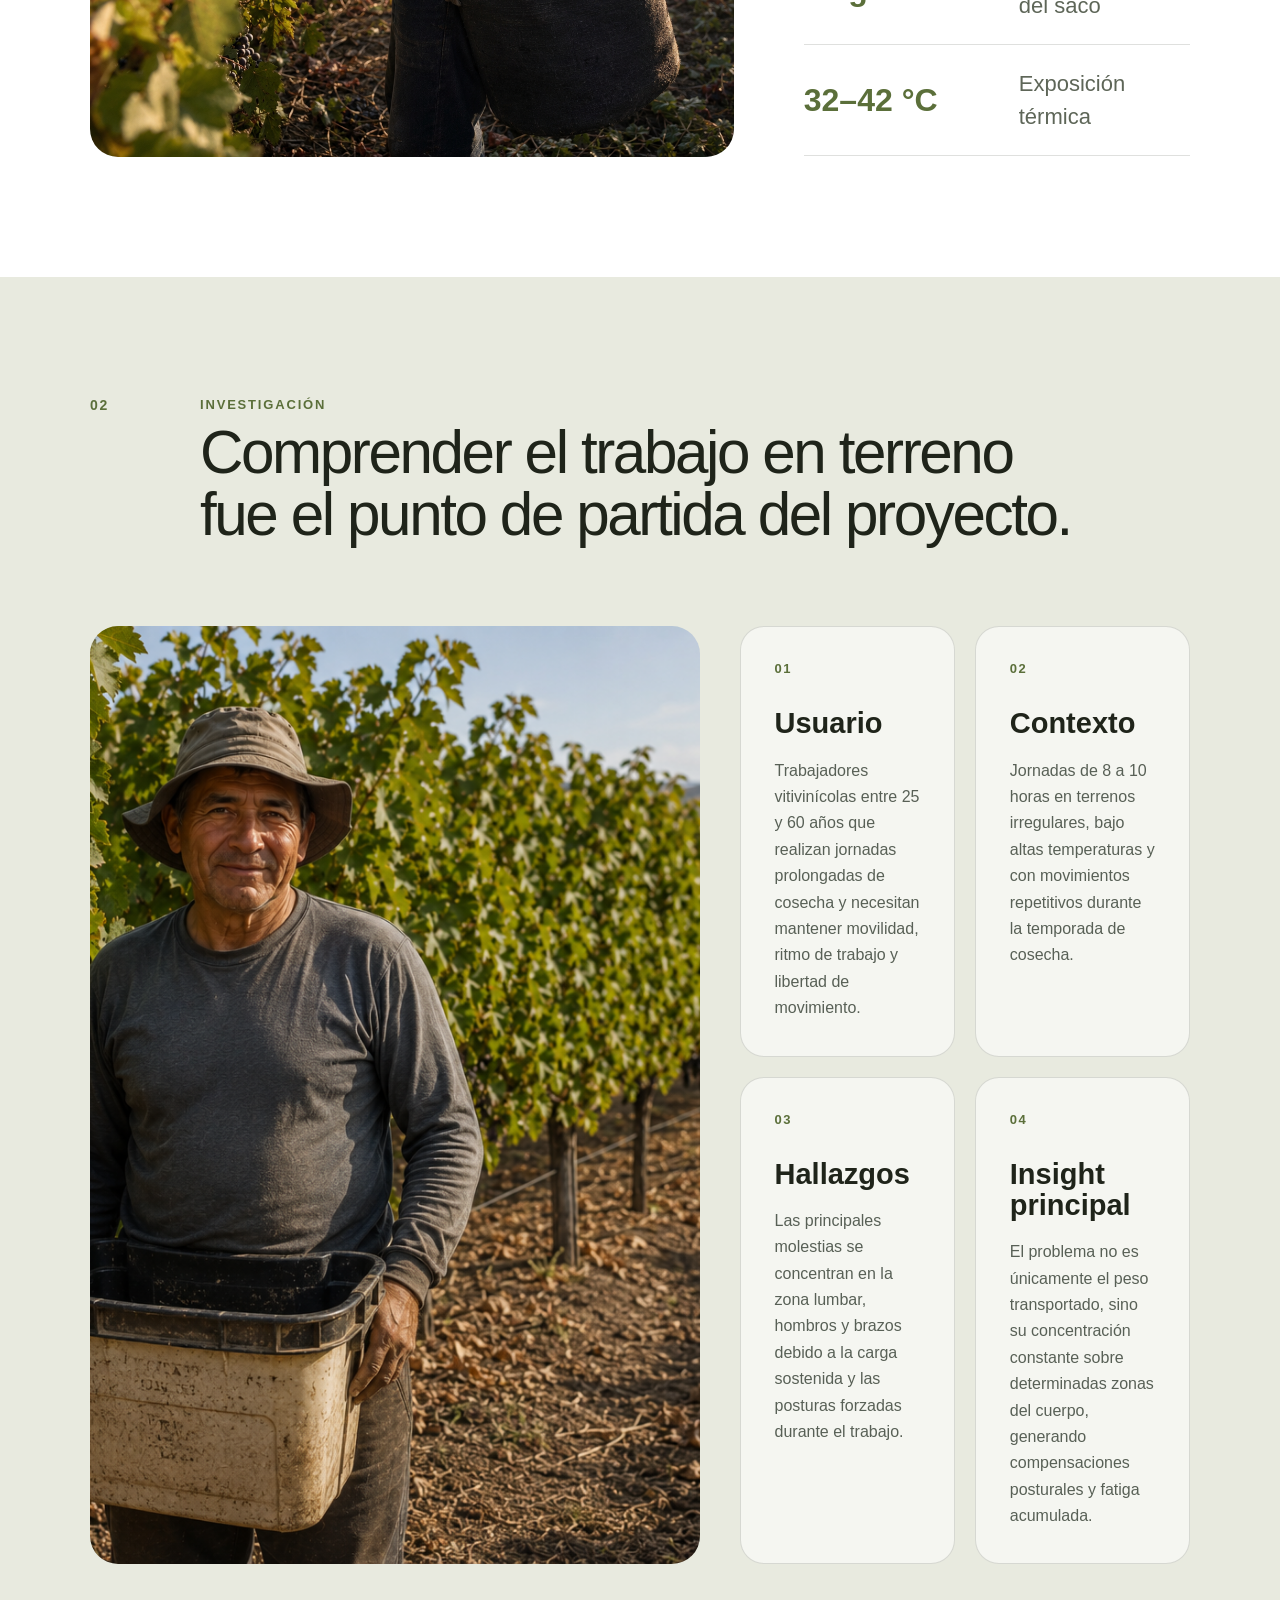
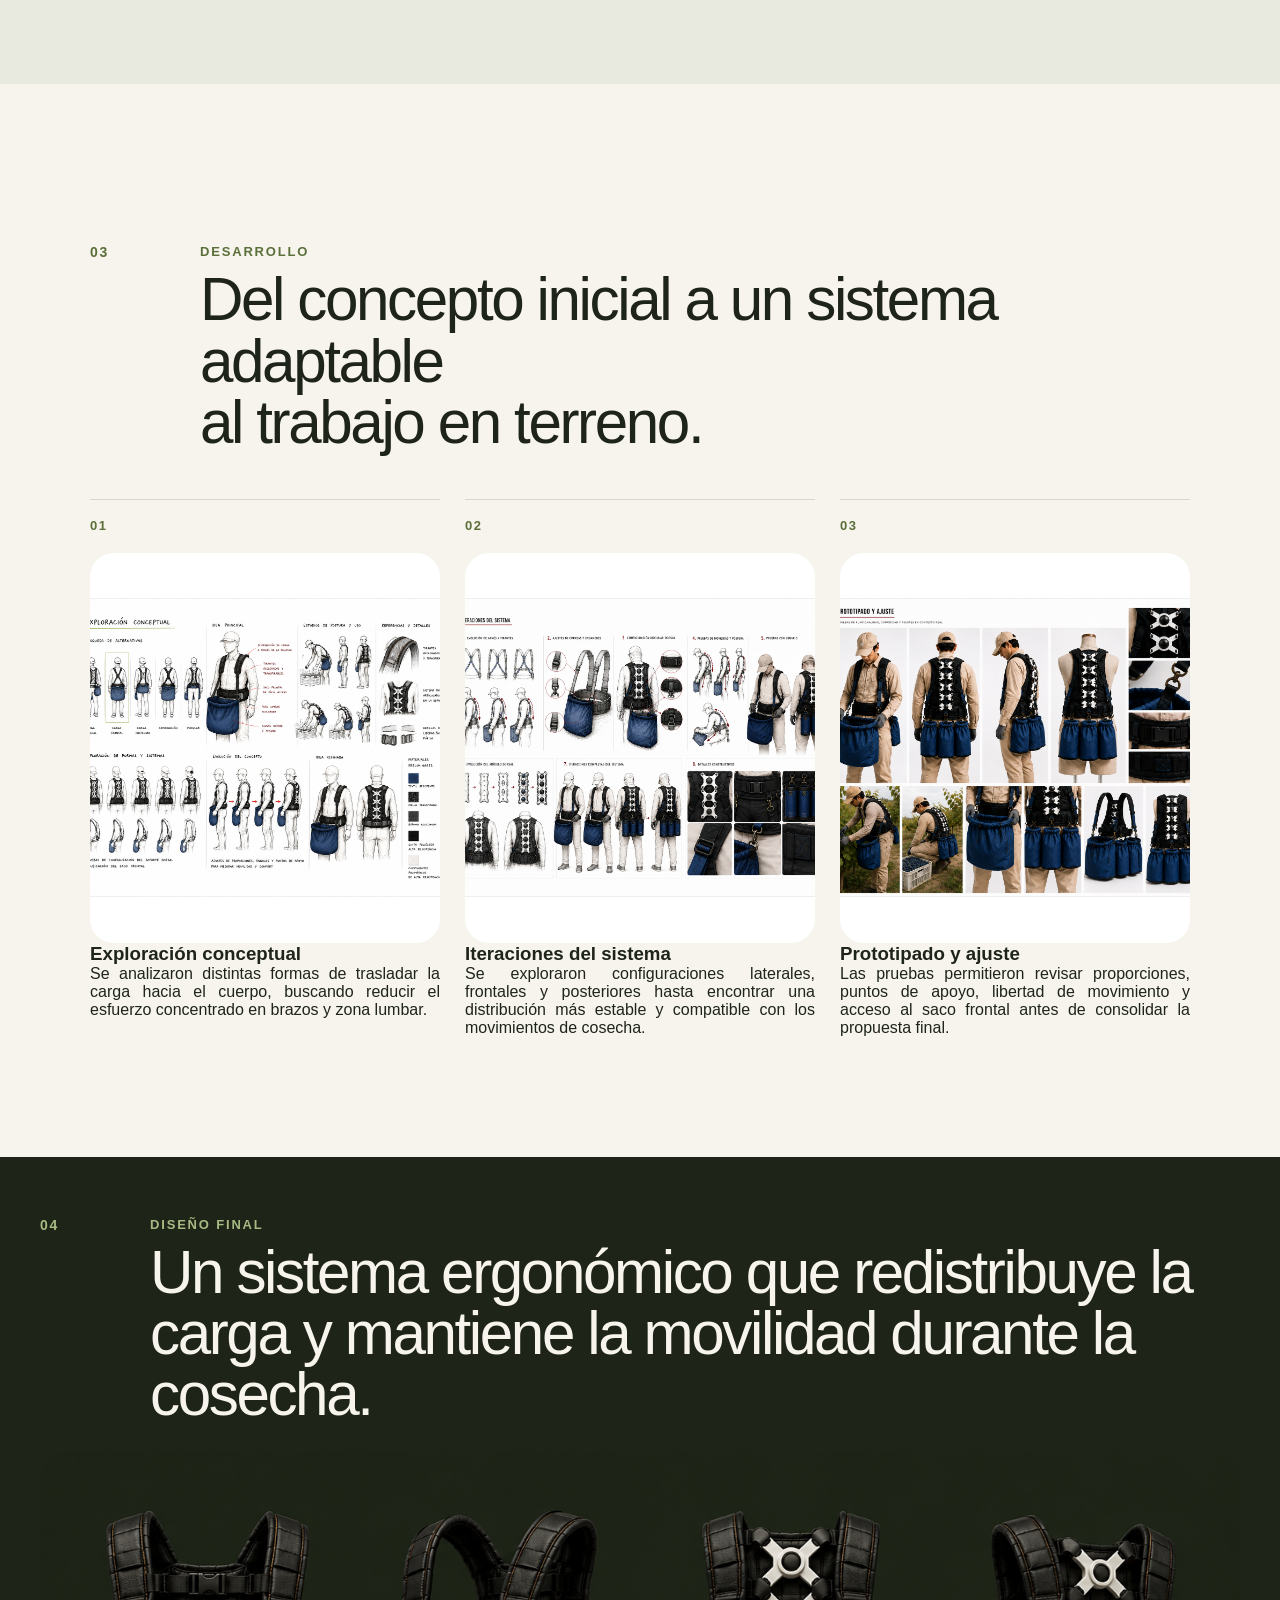
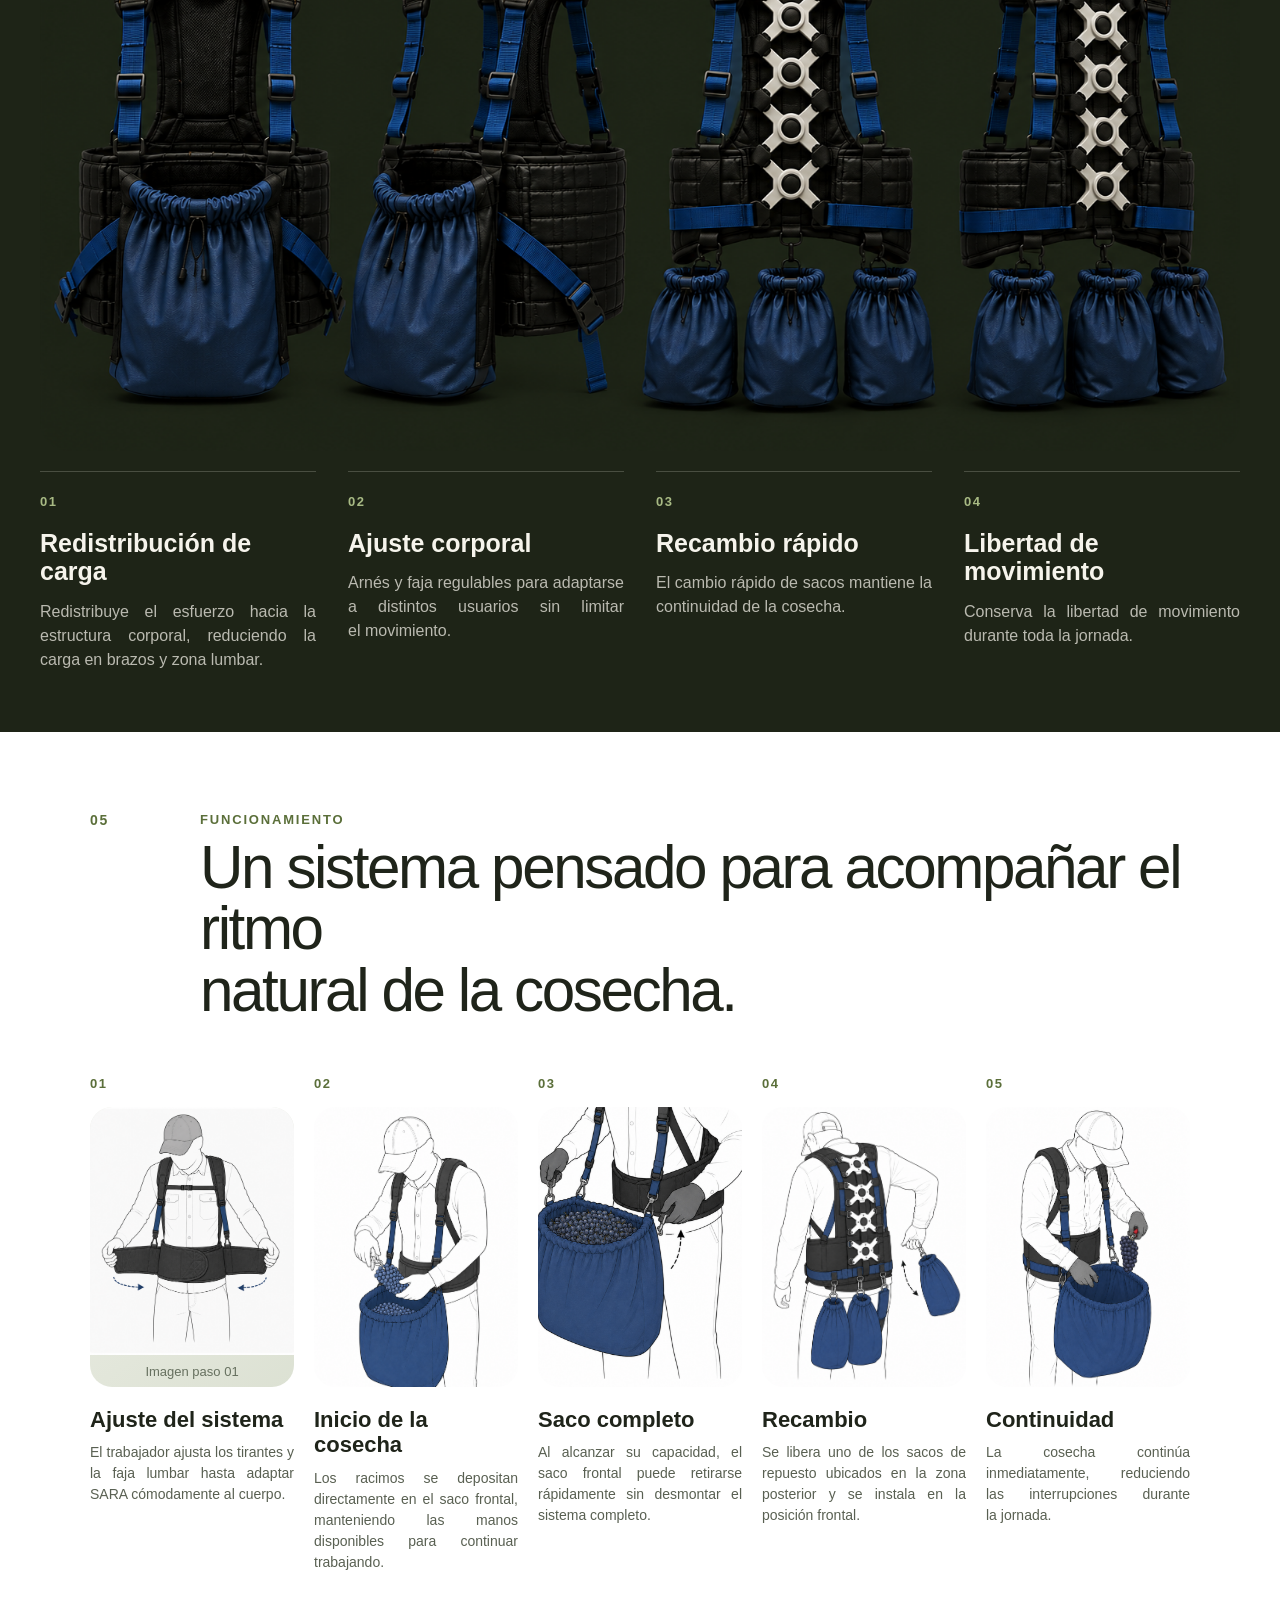
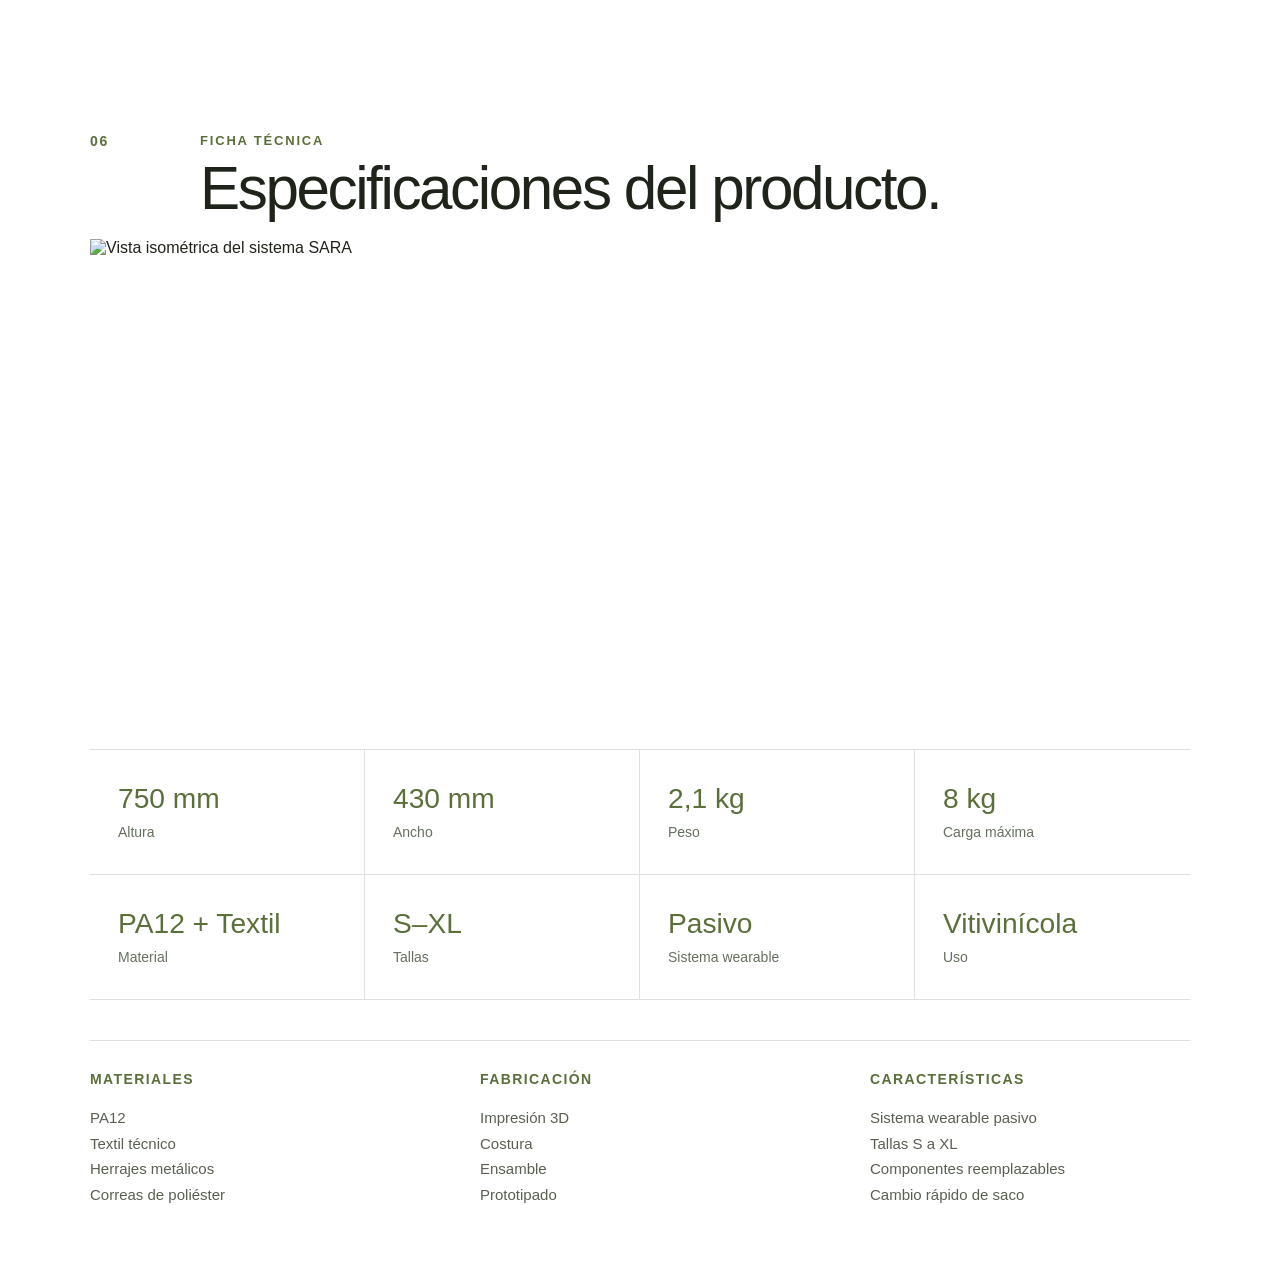
==== commit 01246a4f: "Refactor HTML structure and update paths" ====
--- a/pages/proyecto-sara.html
+++ b/pages/proyecto-sara.html
@@ -7,8 +7,8 @@
 
     <title>SARA | Anaís Silva</title>
 
-    <link rel="stylesheet" href="/css/projects/project-base.css">
-    <link rel="stylesheet" href="/css/projects/sara.css">
+    <link rel="stylesheet" href="../css/projects/project-base.css">
+    <link rel="stylesheet" href="../css/projects/sara.css">
 </head>
 
 <body>
@@ -16,7 +16,7 @@
     <!-- HERO -->
     <section class="hero">
 
-        <a href="/index.html#portafolio" class="back-button">
+        <a href="../index.html#portafolio" class="back-button">
             ← Volver al portafolio
         </a>
 
@@ -44,7 +44,7 @@
         <div class="hero-image">
 
             <img
-                src="/img/sara-hero.png"
+                src="../img/sara-hero.png"
                 alt="Sistema SARA"
             >
 
@@ -76,7 +76,7 @@
             <div class="problem-image">
 
                 <img
-                    src="/img/sara-problema.png"
+                    src="../img/sara-problema.png"
                     alt="Trabajador realizando cosecha de uva"
                 >
 
@@ -145,7 +145,7 @@
             <div class="research-image">
 
                 <img
-                    src="/img/investigacion-trabajador.png"
+                    src="../img/investigacion-trabajador.png"
                     alt="Investigación del contexto de cosecha vitivinícola"
                 >
 
@@ -253,7 +253,7 @@
                 </span>
 
                 <div class="process-placeholder">
-                    <img src="/img/expl-01.png" alt="Paso 01">
+                    <img src="../img/expl-01.png" alt="Paso 01">
                     <span>Imagen de exploración</span>
                 </div>
 
@@ -277,7 +277,7 @@
                 </span>
 
                 <div class="process-placeholder">
-                    <img src="/img/iter-02.png" alt="Paso 01">
+                    <img src="../img/iter-02.png" alt="Paso 01">
                     <span>Imagen de iteración</span>
                 </div>
 
@@ -301,7 +301,7 @@
                 </span>
 
                 <div class="process-placeholder">
-                    <img src="/img/prot-03.png" alt="Paso 01">
+                    <img src="../img/prot-03.png" alt="Paso 01">
                     <span>Imagen de prototipo</span>
                 </div>
 
@@ -342,7 +342,7 @@
    <div class="solution-hero">
 
     <div class="solution-image">
-        <img src="/img/h-r.png" alt="Render principal de SARA">
+        <img src="../img/h-r.png" alt="Render principal de SARA">
     </div>
 
 </div>
@@ -414,7 +414,7 @@
             <span>01</span>
 
             <div class="function-placeholder">
-                <img src="/img/P-01.png" alt="Paso 01">
+                <img src="../img/P-01.png" alt="Paso 01">
                 Imagen paso 01
             </div>
 
@@ -430,7 +430,7 @@
             <span>02</span>
 
             <div class="function-placeholder">
-                <img src="/img/P-02.png" alt="Paso 02">
+                <img src="../img/P-02.png" alt="Paso 02">
                 Imagen paso 02
             </div>
 
@@ -446,7 +446,7 @@
             <span>03</span>
 
             <div class="function-placeholder">
-    <img class="paso-03-img" src="/img/P-3.png" alt="Paso 03">
+    <img class="paso-03-img" src="../img/P-3.png" alt="Paso 03">
 </div>
 
             <h3>Saco completo</h3>
@@ -461,7 +461,7 @@
             <span>04</span>
 
             <div class="function-placeholder">
-                <img src="/img/P-04.png" alt="Paso 04">
+                <img src="../img/P-04.png" alt="Paso 04">
             </div>
 
             <h3>Recambio</h3>
@@ -476,7 +476,7 @@
             <span>05</span>
 
             <div class="function-placeholder">
-                <img src="/img/P-05.png" alt="Paso 05">
+                <img src="../img/P-05.png" alt="Paso 05">
                 Imagen paso 05
             </div>
 
@@ -513,7 +513,7 @@
     <div class="specs-render">
 
         <img
-            src="/img/sara-ficha.png"
+            src="git rev-parse --show-toplevel/img/sara-ficha.png"
             alt="Vista isométrica del sistema SARA"
         >
 
@@ -597,4 +597,4 @@
         </p>
     </div>
 
-</div>+</div>
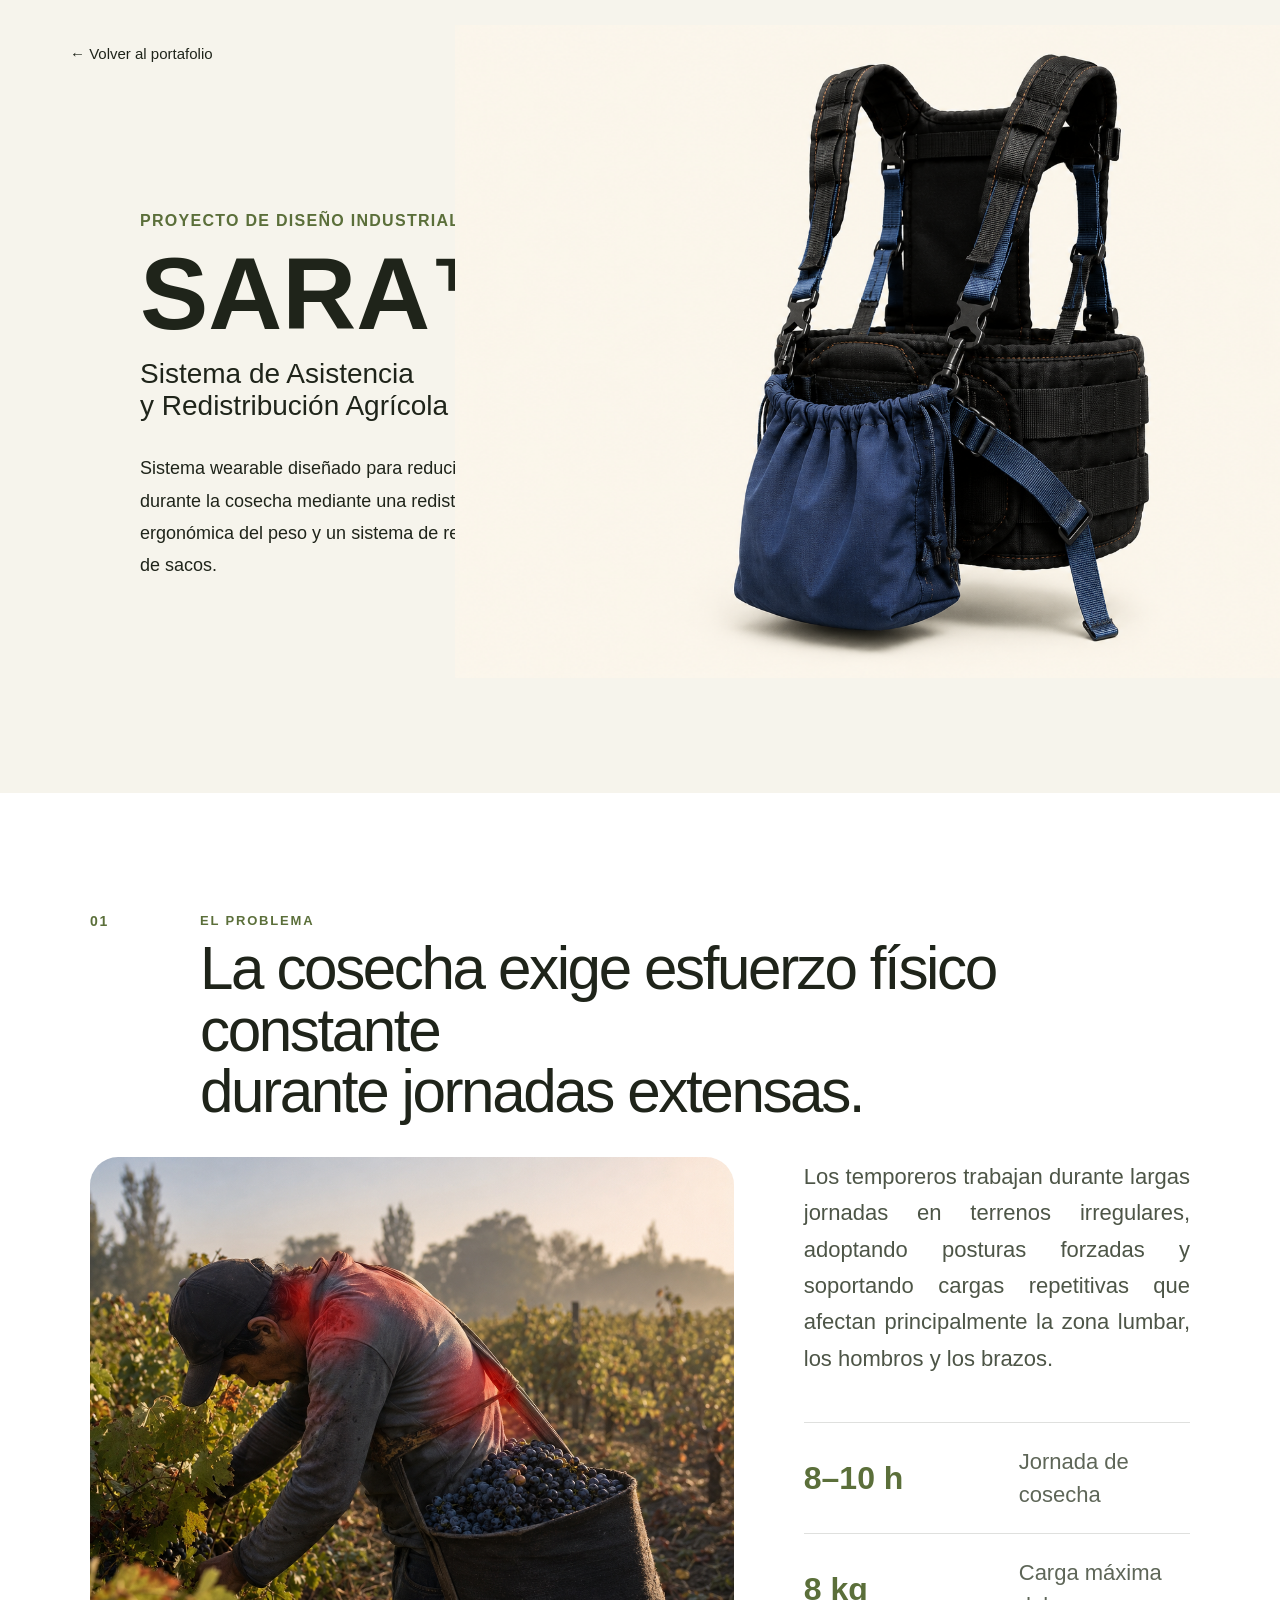
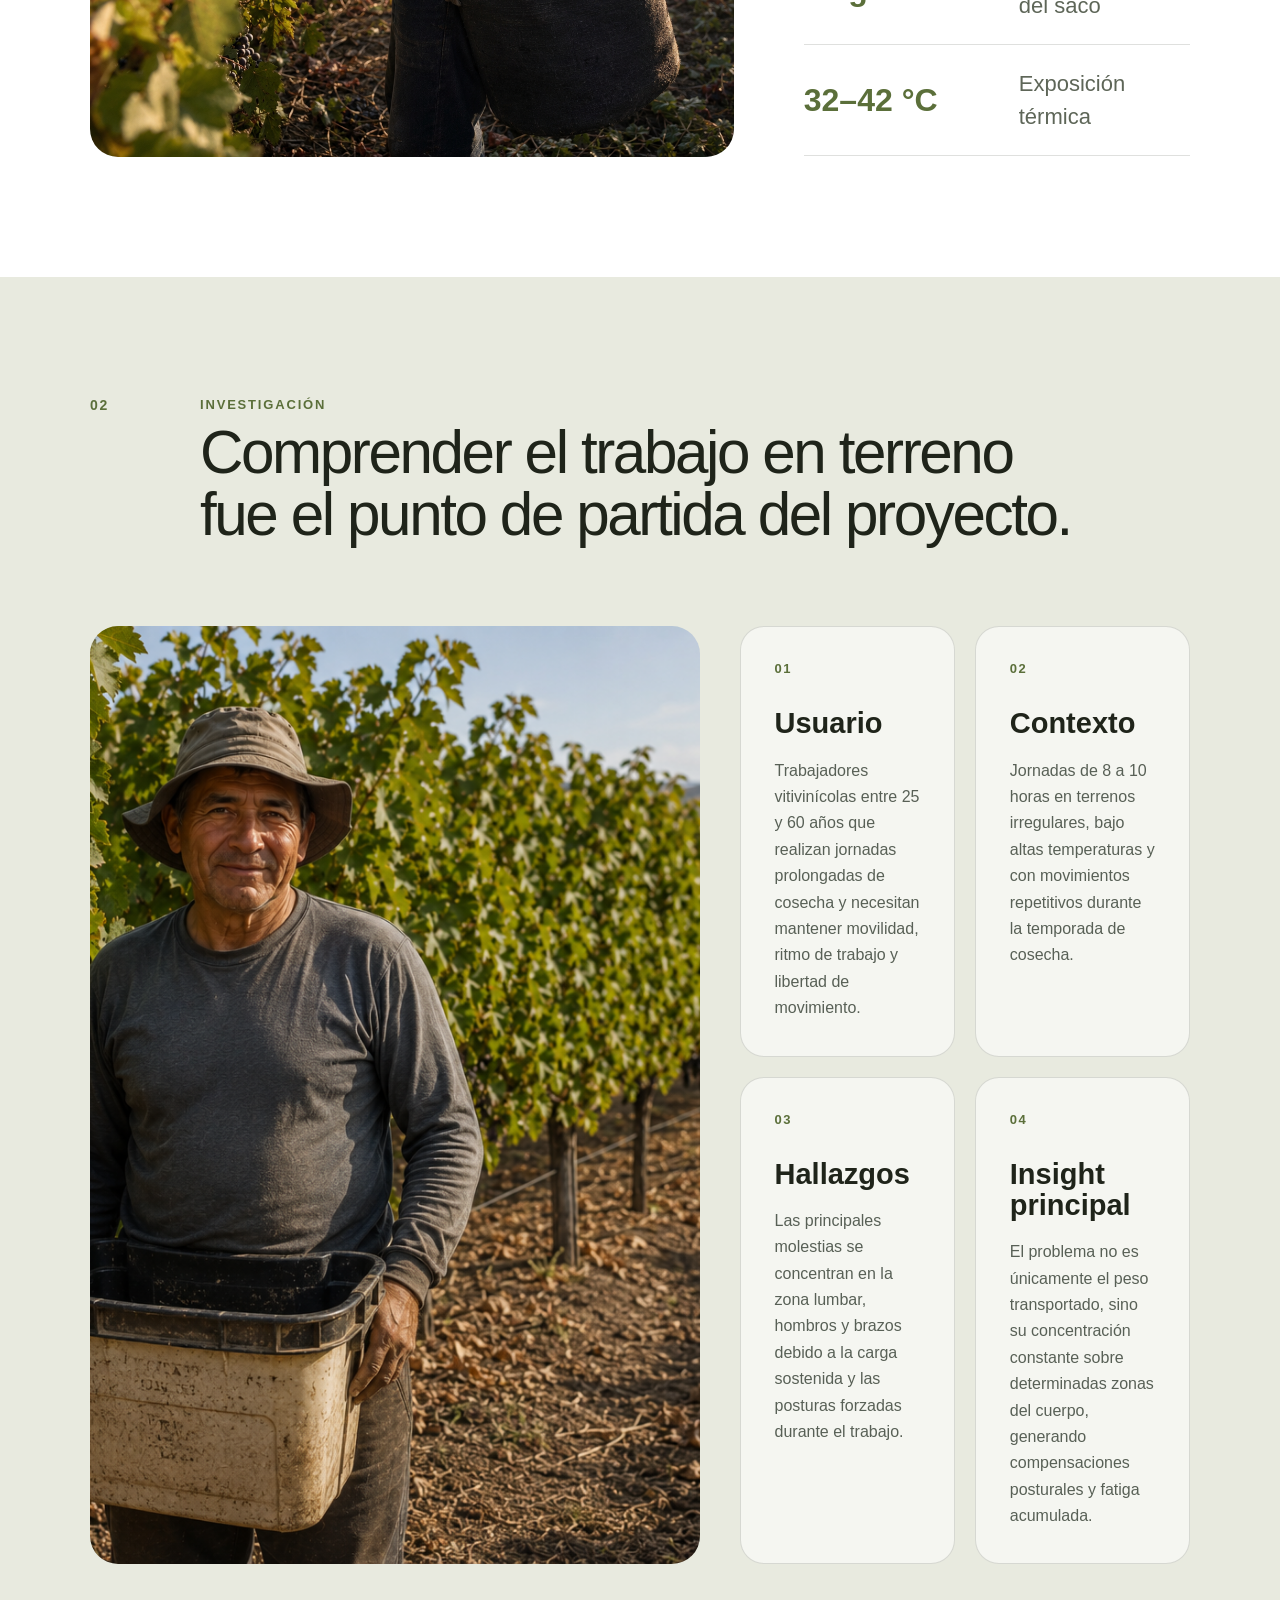
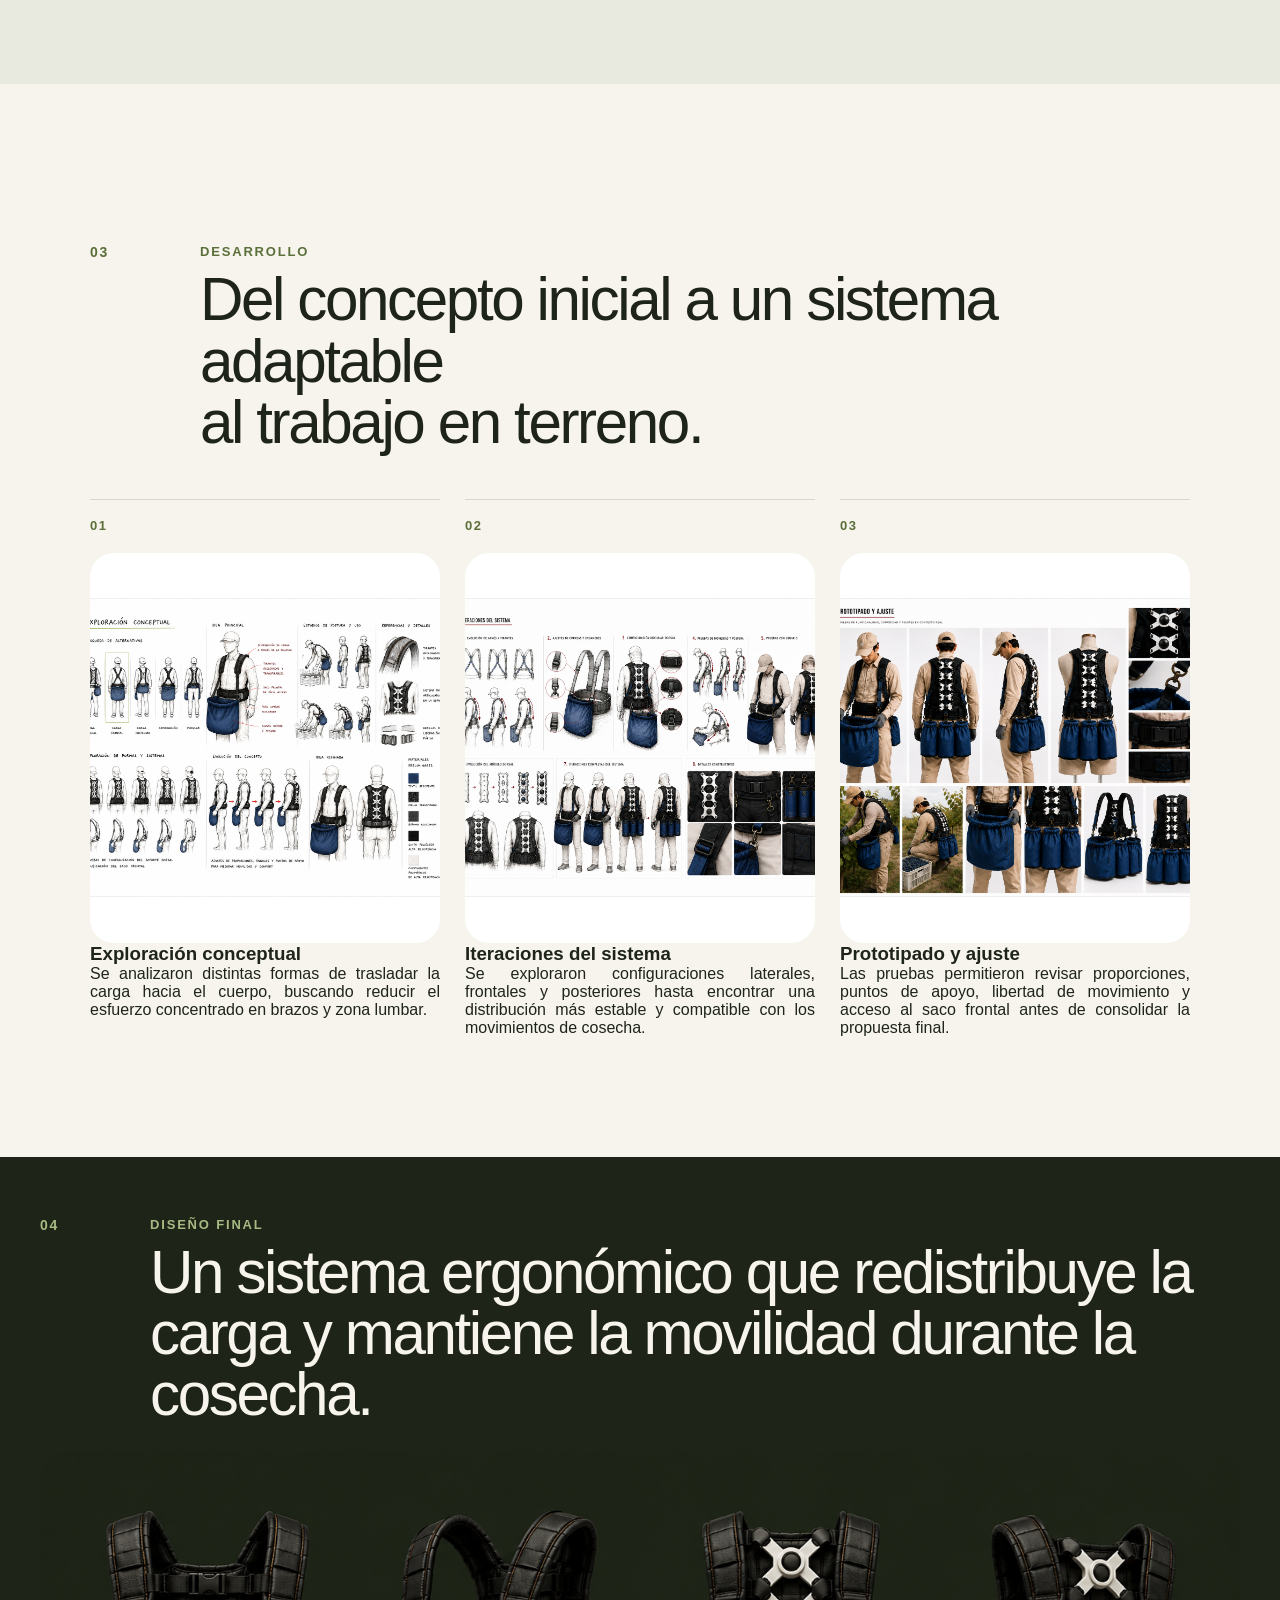
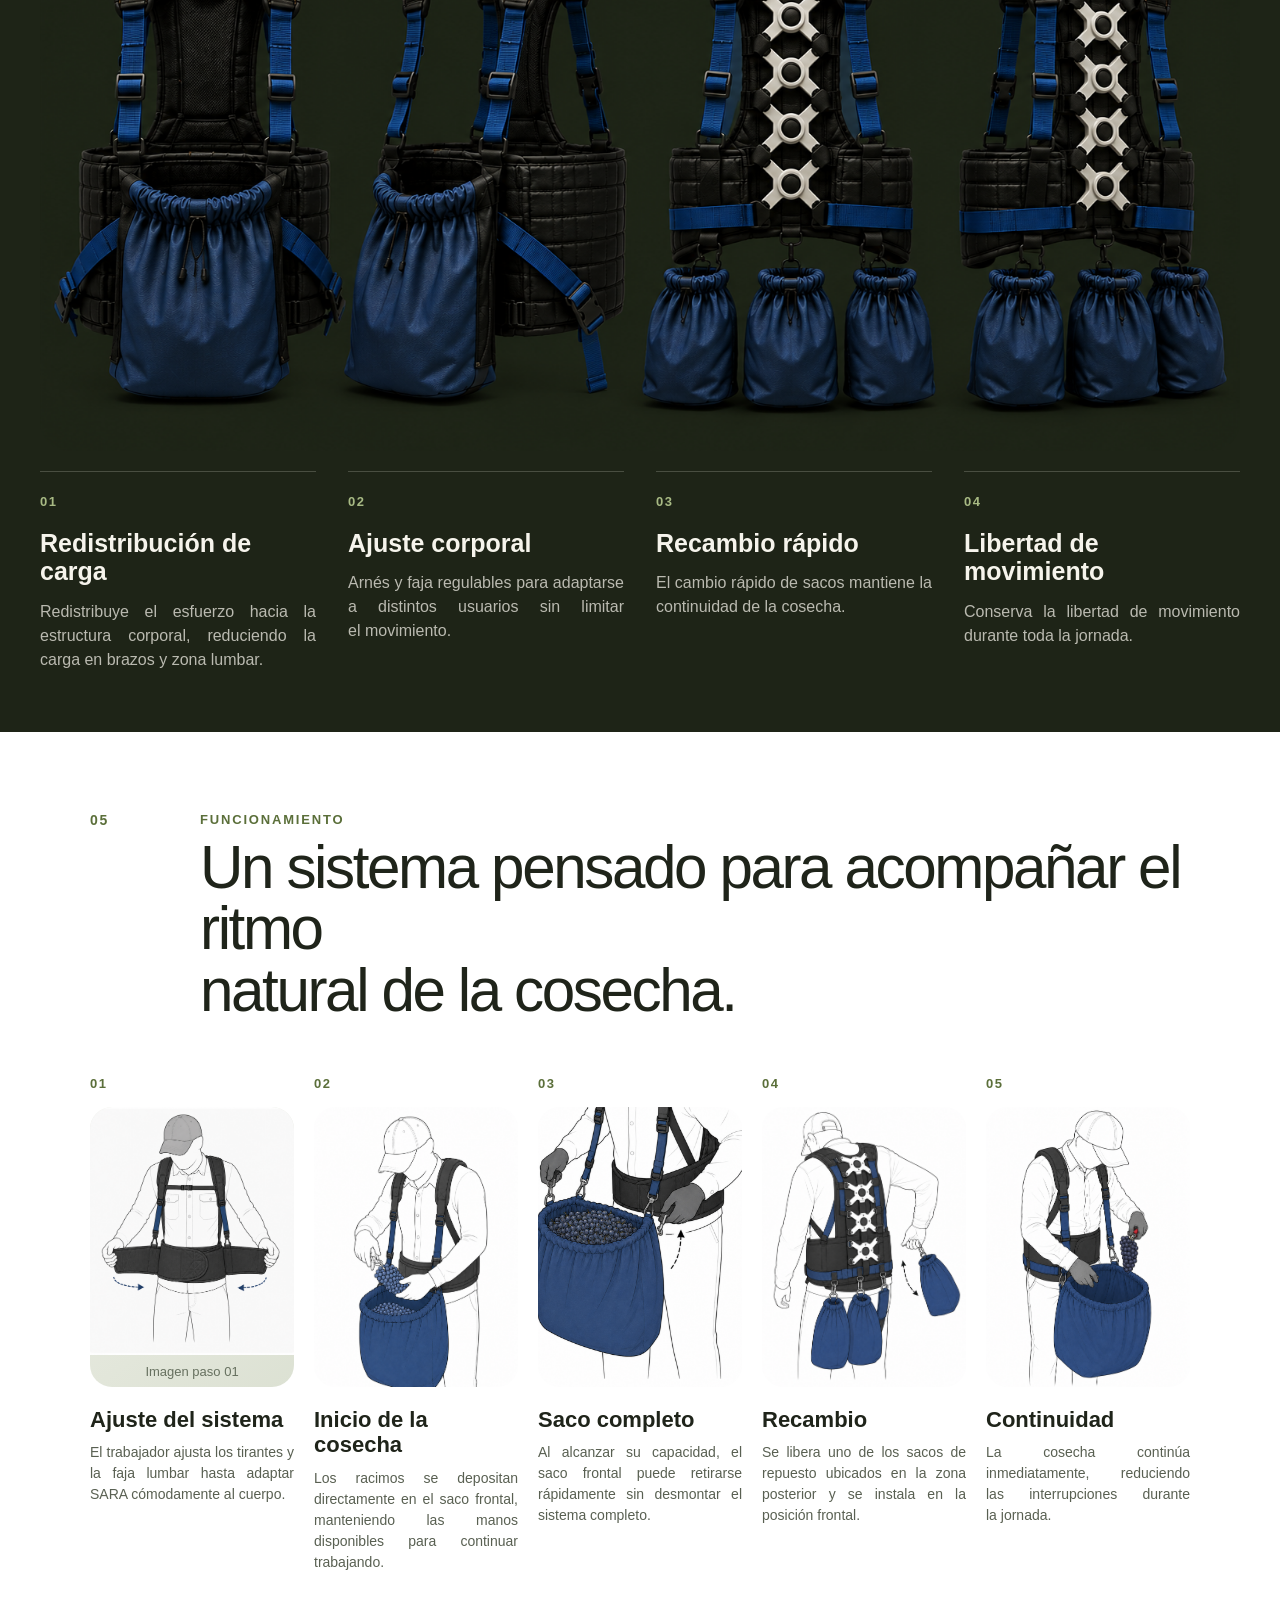
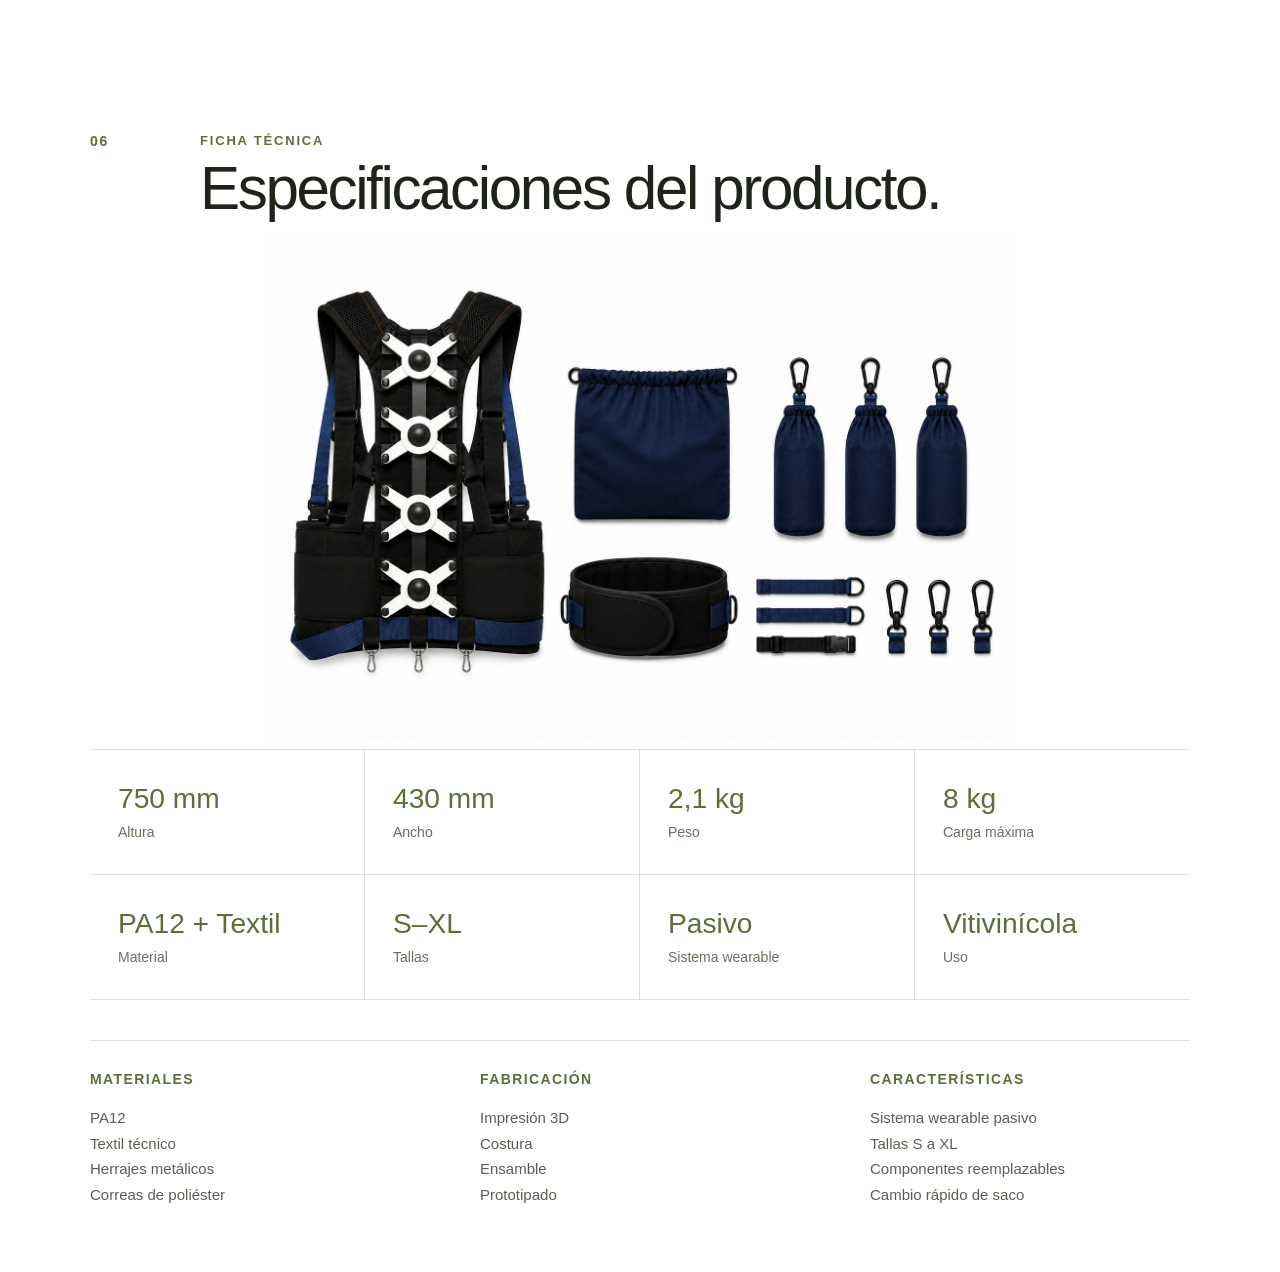
==== commit 2c6b4aa7: "Fix HTML encoding issues in proyecto-sara.html" ====
--- a/pages/proyecto-sara.html
+++ b/pages/proyecto-sara.html
@@ -513,9 +513,9 @@
     <div class="specs-render">
 
         <img
-            src="git rev-parse --show-toplevel/img/sara-ficha.png"
-            alt="Vista isométrica del sistema SARA"
-        >
+    src="../img/sara-ficha.png"
+    alt="Vista isométrica del sistema SARA"
+>
 
     </div>
 
